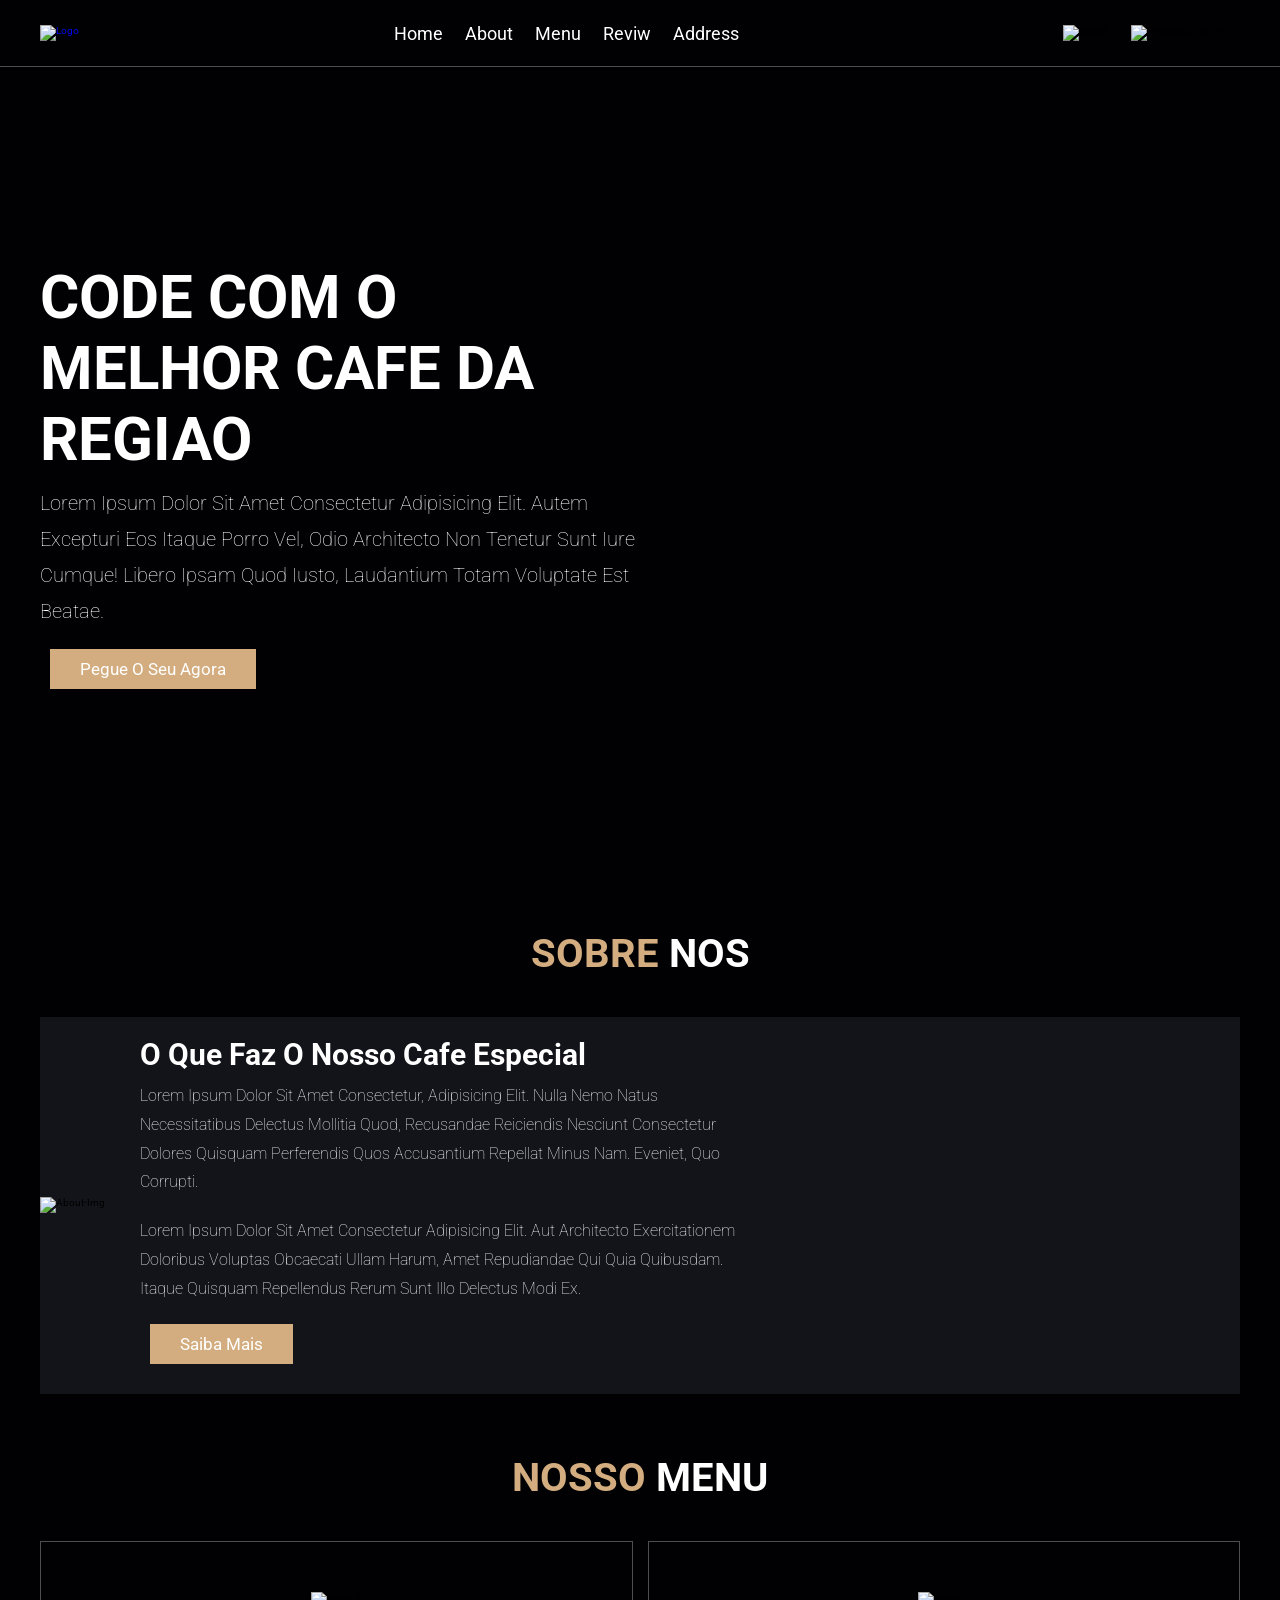
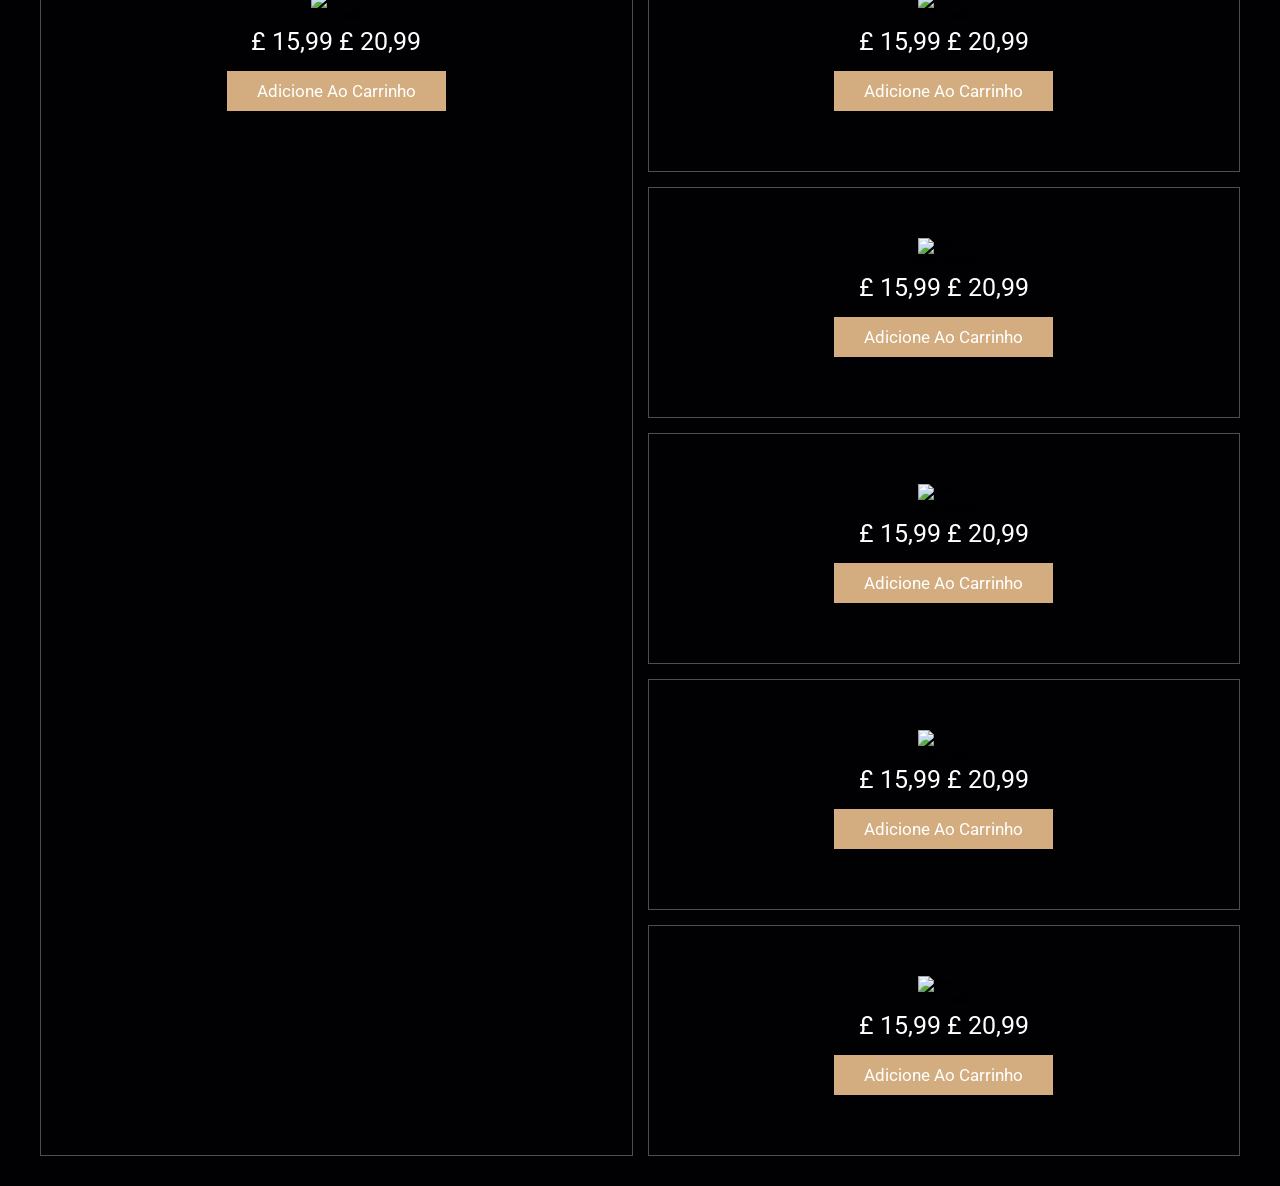
==== index.html @ edc1748c "Update I created the code of project" ====
<!DOCTYPE html>
<html lang="en">

<head>
    <meta charset="UTF-8">
    <meta name="viewport" content="width=device-width, initial-scale=1.0">
    <link rel="stylesheet" href="Style/style.css">
    <link rel="preconnect" href="https://fonts.googleapis.com">
    <link rel="preconnect" href="https://fonts.gstatic.com" crossorigin>
    <link
        href="https://fonts.googleapis.com/css2?family=Montserrat:ital,wght@0,100..900;1,100..900&family=Roboto:ital,wght@0,100..900;1,100..900&display=swap"
        rel="stylesheet">
    <title>Coffee-Coworking</title>
</head>

<body>
    <header class="header">
        <section>
            <a href="#" class="logo">
                <img src="https://i.ibb.co/yp84LgK/logo.png" alt="logo">
            </a>

            <nav class="navbar">
                <a href="#">Home</a>
                <a href="#about">About</a>
                <a href="#menu">Menu</a>
                <a href="#reviw">Reviw</a>
                <a href="#address">Address</a>
            </nav>

            <div class="icons">
                <img width="26" height="26" src="https://img.icons8.com/metro/26/search.png" alt="search" />
                <img width="24" height="24" src="https://img.icons8.com/material-outlined/24/shopping-cart--v1.png"
                    alt="shopping-cart--v1" />
            </div>
        </section>
    </header>
    <div class="home-container">
        <section id="#home">
            <div class="content">
                <h3>CODE COM O MELHOR CAFE DA REGIAO</h3>
                <P>Lorem ipsum dolor sit amet consectetur adipisicing elit. Autem excepturi eos itaque porro vel, odio architecto non tenetur sunt iure cumque! Libero ipsam quod iusto, laudantium totam voluptate est beatae.</P>
                <a href="#" class="btn">Pegue o seu agora</a>
            </div>
        </section>
    </div>

    <section class="about" id="about">
        <h2 class="title">Sobre <span>Nos</span></h2>
        <div class="row">
            <div class="container-imge">
                <img src="https://i.ibb.co/GRpcL8v/about-img.jpg" alt="about-img">
            </div>
            <div class="content">
             <h3>O que faz o nosso cafe especial</h3>
             <p>Lorem ipsum dolor sit amet consectetur, adipisicing elit. Nulla nemo natus necessitatibus delectus mollitia quod, recusandae reiciendis nesciunt consectetur dolores quisquam perferendis quos accusantium repellat minus nam. Eveniet, quo corrupti.</p>
             <p>Lorem ipsum dolor sit amet consectetur adipisicing elit. Aut architecto exercitationem doloribus voluptas obcaecati ullam harum, amet repudiandae qui quia quibusdam. Itaque quisquam repellendus rerum sunt illo delectus modi ex.</p>
             <a href="#" class="btn">Saiba mais</a>
            </div>
        </div>
    </section>

    <section class="menu" id="menu">
      <h2 class="title">NOSSO <span>Menu</span></h2>

    
    <div class="box-container">
        <div class="box">
            <img src="https://i.ibb.co/XkGk0YY/menu-1.png" alt="menu-1">
            <h3>Cafe coado</h3>
            <div class="price">£ 15,99 <span></span>£ 20,99</div>
            <a href="#" class="btn">Adicione ao carrinho</a>
        </div>

        <div class="box-container">
        <div class="box">
            <img src="https://i.ibb.co/4PvZRWh/menu-2.png" alt="menu-2">
            <h3>Cafe coado</h3>
            <div class="price">£ 15,99 <span></span>£ 20,99</div>
            <a href="#" class="btn">Adicione ao carrinho</a>
        </div>

        <div class="box-container">
        <div class="box">
            <img src="https://i.ibb.co/T1KGT8s/menu-3.png" alt="menu-3">
            <h3>Cafe coado</h3>
            <div class="price">£ 15,99 <span></span>£ 20,99</div>
            <a href="#" class="btn">Adicione ao carrinho</a>
        </div>

        <div class="box-container">
        <div class="box">
           <img src="https://i.ibb.co/bP461r8/menu-4.png" alt="menu-4">
            <h3>Cafe coado</h3>
            <div class="price">£ 15,99 <span></span>£ 20,99</div>
            <a href="#" class="btn">Adicione ao carrinho</a>
        </div>

        <div class="box-container">
        <div class="box">
            <img src="https://i.ibb.co/6NxVCdw/menu-5.png" alt="menu-5">
            <h3>Cafe coado</h3>
            <div class="price">£ 15,99 <span></span>£ 20,99</div>
            <a href="#" class="btn">Adicione ao carrinho</a>
        </div>

        <div class="box-container">
        <div class="box">
            <img src="https://i.ibb.co/tb0H4tV/menu-6.png" alt="menu-6">
            <h3>Cafe coado</h3>
            <div class="price">£ 15,99 <span></span>£ 20,99</div>
            <a href="#" class="btn">Adicione ao carrinho</a>
        </div>
        </div>

        
    </section>

</body>

</html>
---- Style/style.css ----
:root {
    --main-color: #d3ad7f;
    --black: #13131a;
    --bg: #010103;
    --border: 0.1rem solid rgba(255, 255, 255, 0.3);
    font-size: 10px;
}

* {
    margin: 0;
    padding: 0;
    outline: none;
    border: none;
    text-decoration: none;
    text-transform: capitalize;
    transition: 0.2s linear;
    font-family: "Roboto", sans-serif;
}

body {
    background-color: var(--bg);
}

section {
    padding: 3rem 2rem;
    margin: 0 auto;
    max-width: 1200px;
}

.header {
    position: fixed;
    top: 0;
    left: 0;
    right: 0;
    z-index: 99;
    border-bottom: var(--border);
    background-color: var(--bg);
}

.header section {
    display: flex;
    align-items: center;
    justify-content: space-between;
    padding-top: 1.5rem;
    padding-bottom: 1.5rem;
}

.navbar a {
    margin: 0 1rem;
    font-size: 1.8rem;
    color: #fff;
}

.navbar a:hover {
    color: var(--main-color);
    border-bottom: 0.1 rem solid var(--main-color);
    padding-bottom: 0.5rem;
    font-size: 2rem;
}

.icons img {
    margin: 1rem;
    cursor: pointer;
}

.icons img:hover {
    width: 40px;
    height: 40px;
}

.btn {
    background: var(--main-color);
    color: #fff;
    padding: 1rem 3rem;
    font-size: 1.7rem;
    cursor: pointer;
    margin: 1rem;
    display: inline-block;
}

.btn:hover {
    letter-spacing: 0.1rem;
}

.home-container {
    background: url("https://i.ibb.co/KX8pvpC/home-img.jpg");
    height: 100vh;
    background-position: center;
    background-size: cover;
}

.home-container section {
    display: flex;
    align-items: center;
    min-height: 100vh;
}

.content {
    max-width: 60rem;
}

.content h3 {
    color: #fff;
    font-size: 6rem;
}

.content p {
    color: #fff;
    font-size: 2rem;
    font-weight: 100;
    line-height: 1.8;
    padding: 1rem 0;
}

.title {
    font-size: 4rem;
    color: var(--main-color);
    text-align: center;
    text-transform: uppercase;
    margin-bottom: 4rem;
}

.title span {
   color: #fff;
   text-transform: uppercase;
}

.about .row {
    display: flex;
    align-items: center;
    background-color: var(--black);
    gap: 1.5rem;
}

.about .row .content {
    padding: 2rem;
}

.about .row .content h3 {
   font-size: 3rem;
   color: #fff;
}

.about .row .content p {
    font-size: 1.6rem;
    color: #fff;
    padding: 1rem 0;
    line-height: 1.8;
}

.menu .box-container {
    display: grid;
    grid-template-columns: repeat(auto-fit, minmax(30rem, 1fr));
    gap: 1.5rem;
}

.menu .box-container .box {
    text-align: center;
    border: var(--border);
    padding: 5rem;
}

.menu .box-container .box .img {
    height: 10rem;
}

.menu .box-container .box .h3 {
    color: #fff;
    font-size: 1rem 0;
    padding: 1rem 0;
}

.menu .box-container .box .price {
    color: #fff;
    font-size: 2.5rem;
    padding: 0.5rem 0;
}

.menu .box-container .box .price span {
    font-size: 1.5rem;
    text-decoration: line-through;
    font-weight: lighter;

}
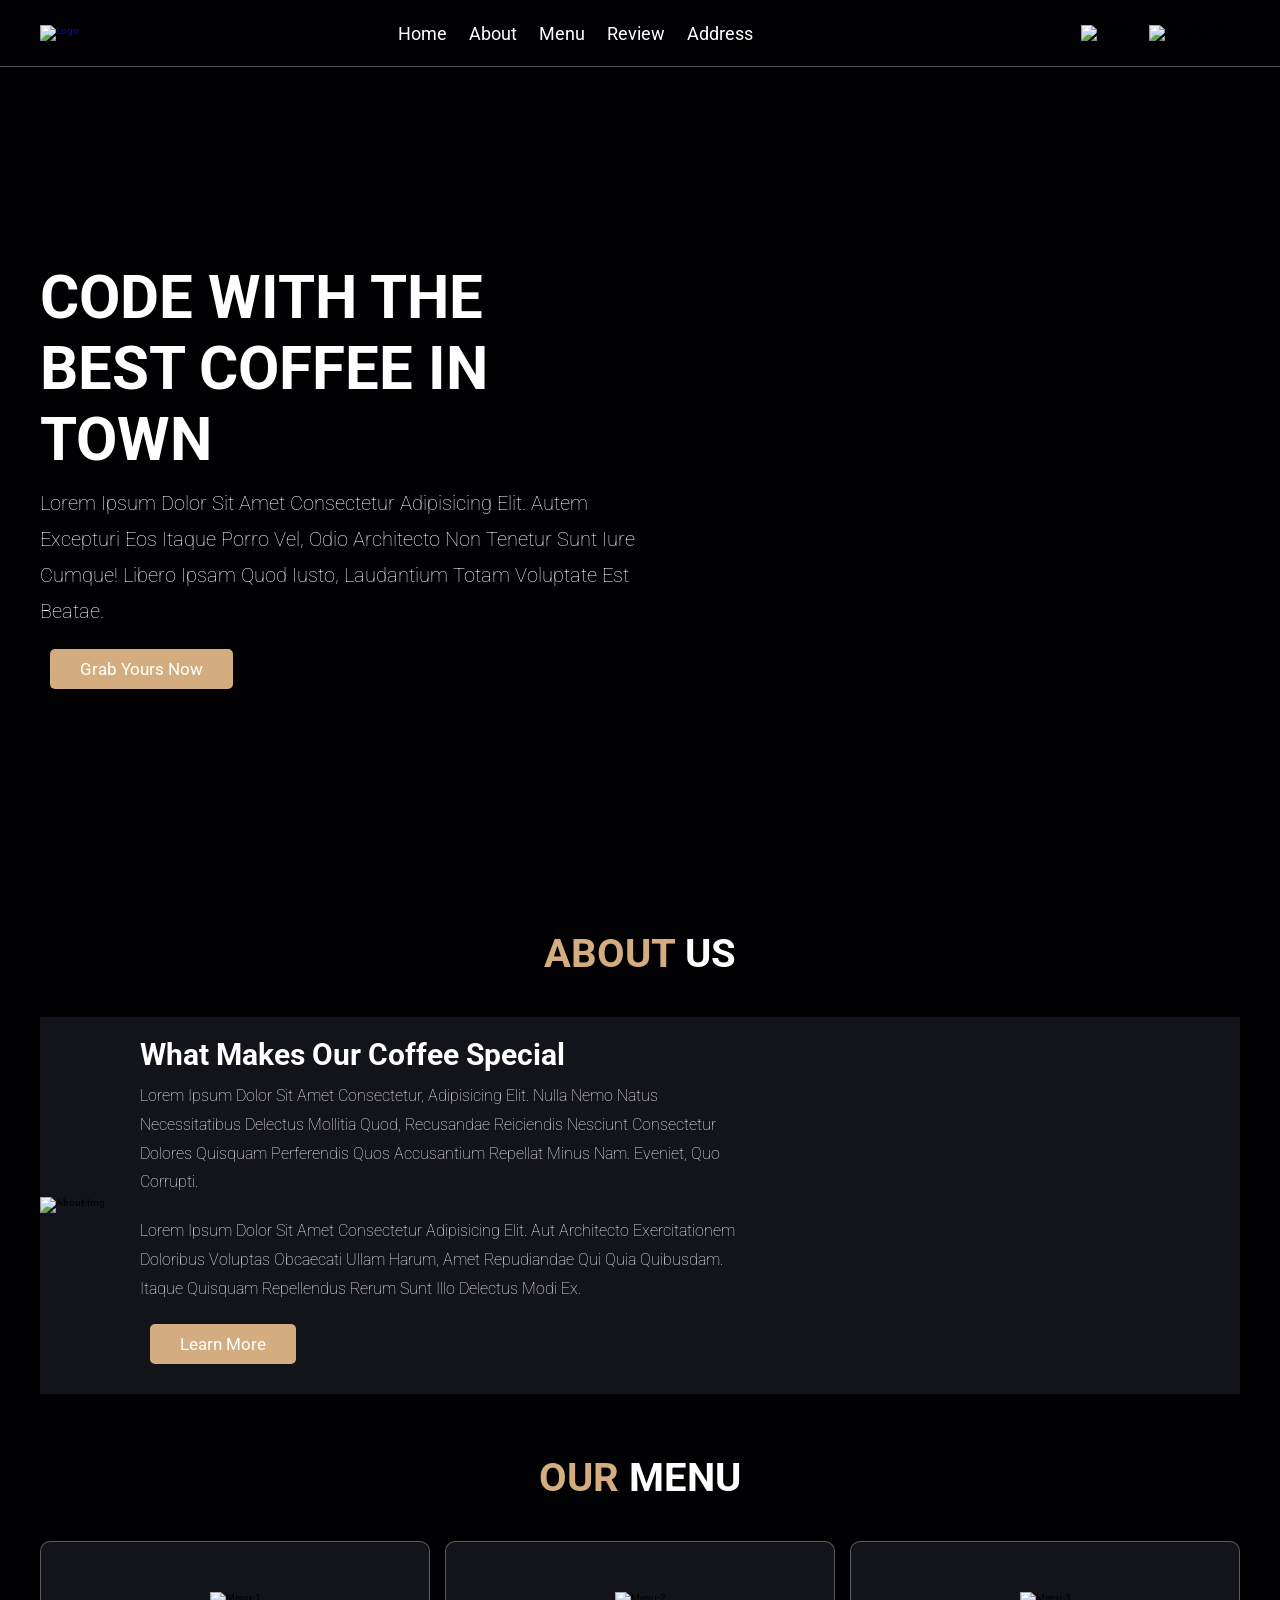
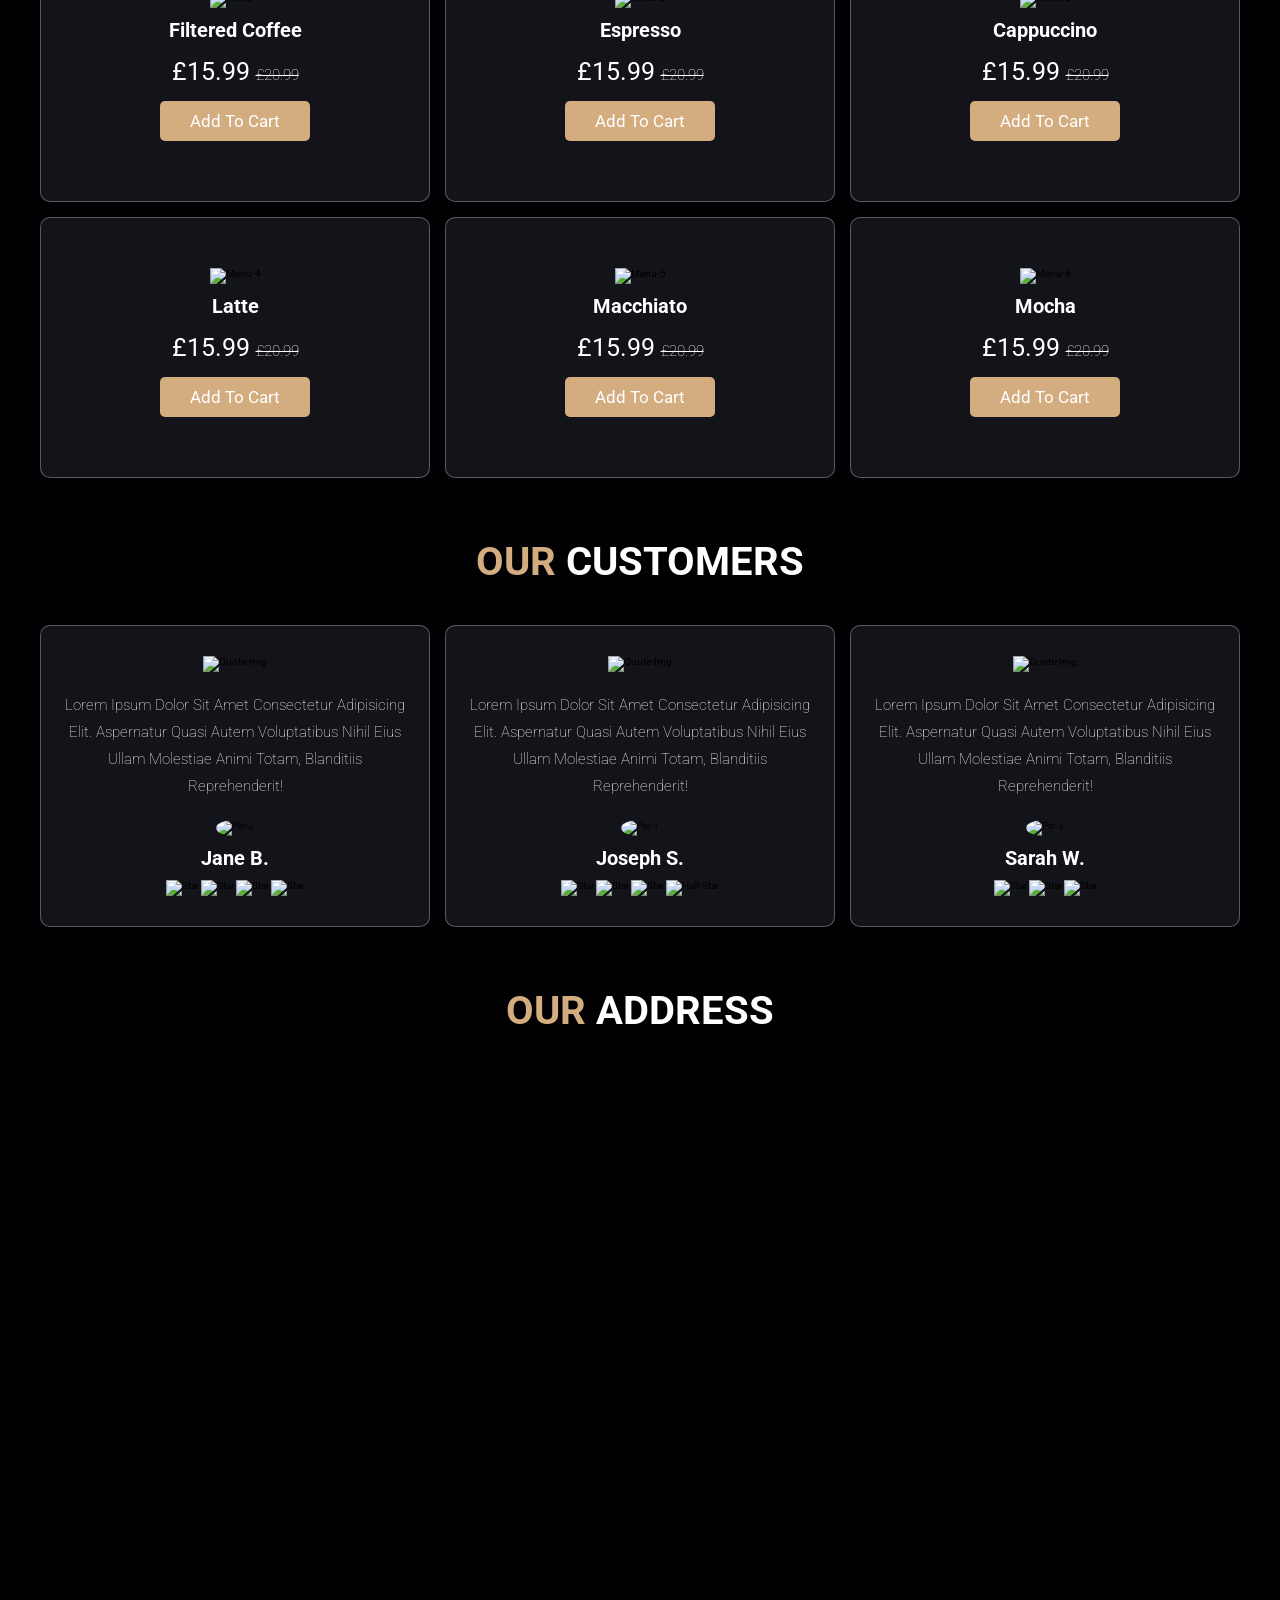
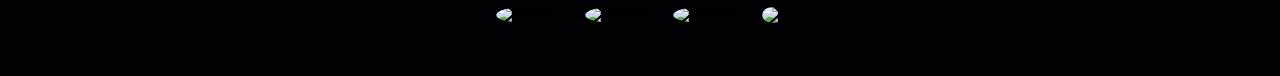
==== commit 7cb0313a: "Enhance site with responsive design, mobile menu, translations, and README - Translated site content" ====
--- a/index.html
+++ b/index.html
@@ -20,102 +20,178 @@
                 <img src="https://i.ibb.co/yp84LgK/logo.png" alt="logo">
             </a>
 
-            <nav class="navbar">
+            <!-- Menu de navegação -->
+            <nav class="navbar" id="navbar">
                 <a href="#">Home</a>
                 <a href="#about">About</a>
                 <a href="#menu">Menu</a>
-                <a href="#reviw">Reviw</a>
+                <a href="#review">Review</a>
                 <a href="#address">Address</a>
             </nav>
 
             <div class="icons">
-                <img width="26" height="26" src="https://img.icons8.com/metro/26/search.png" alt="search" />
-                <img width="24" height="24" src="https://img.icons8.com/material-outlined/24/shopping-cart--v1.png"
-                    alt="shopping-cart--v1" />
+                <img width="30" height="30" src="https://img.icons8.com/ios-filled/50/ffffff/search.png" alt="search" />
+                <img width="30" height="30" src="https://img.icons8.com/ios-filled/50/ffffff/shopping-cart.png"
+                    alt="shopping-cart" />
+            </div>
+
+            <!-- Botão Hamburguer com animação -->
+            <div id="menu-btn" class="menu-btn">
+                <span></span>
+                <span></span>
+                <span></span>
             </div>
         </section>
     </header>
+
     <div class="home-container">
-        <section id="#home">
+        <section id="home">
             <div class="content">
-                <h3>CODE COM O MELHOR CAFE DA REGIAO</h3>
-                <P>Lorem ipsum dolor sit amet consectetur adipisicing elit. Autem excepturi eos itaque porro vel, odio architecto non tenetur sunt iure cumque! Libero ipsam quod iusto, laudantium totam voluptate est beatae.</P>
-                <a href="#" class="btn">Pegue o seu agora</a>
+                <h3>CODE WITH THE BEST COFFEE IN TOWN</h3>
+                <p>Lorem ipsum dolor sit amet consectetur adipisicing elit. Autem excepturi eos itaque porro vel, odio
+                    architecto non tenetur sunt iure cumque! Libero ipsam quod iusto, laudantium totam voluptate est
+                    beatae.</p>
+                <a href="#" class="btn">Grab Yours Now</a>
             </div>
         </section>
     </div>
 
     <section class="about" id="about">
-        <h2 class="title">Sobre <span>Nos</span></h2>
+        <h2 class="title">About <span>Us</span></h2>
         <div class="row">
             <div class="container-imge">
                 <img src="https://i.ibb.co/GRpcL8v/about-img.jpg" alt="about-img">
             </div>
             <div class="content">
-             <h3>O que faz o nosso cafe especial</h3>
-             <p>Lorem ipsum dolor sit amet consectetur, adipisicing elit. Nulla nemo natus necessitatibus delectus mollitia quod, recusandae reiciendis nesciunt consectetur dolores quisquam perferendis quos accusantium repellat minus nam. Eveniet, quo corrupti.</p>
-             <p>Lorem ipsum dolor sit amet consectetur adipisicing elit. Aut architecto exercitationem doloribus voluptas obcaecati ullam harum, amet repudiandae qui quia quibusdam. Itaque quisquam repellendus rerum sunt illo delectus modi ex.</p>
-             <a href="#" class="btn">Saiba mais</a>
+                <h3>What Makes Our Coffee Special</h3>
+                <p>Lorem ipsum dolor sit amet consectetur, adipisicing elit. Nulla nemo natus necessitatibus delectus
+                    mollitia quod, recusandae reiciendis nesciunt consectetur dolores quisquam perferendis quos
+                    accusantium repellat minus nam. Eveniet, quo corrupti.</p>
+                <p>Lorem ipsum dolor sit amet consectetur adipisicing elit. Aut architecto exercitationem doloribus
+                    voluptas obcaecati ullam harum, amet repudiandae qui quia quibusdam. Itaque quisquam repellendus
+                    rerum sunt illo delectus modi ex.</p>
+                <a href="#" class="btn">Learn More</a>
             </div>
         </div>
     </section>
 
     <section class="menu" id="menu">
-      <h2 class="title">NOSSO <span>Menu</span></h2>
-
-    
-    <div class="box-container">
-        <div class="box">
-            <img src="https://i.ibb.co/XkGk0YY/menu-1.png" alt="menu-1">
-            <h3>Cafe coado</h3>
-            <div class="price">£ 15,99 <span></span>£ 20,99</div>
-            <a href="#" class="btn">Adicione ao carrinho</a>
-        </div>
+        <h2 class="title">Our <span>Menu</span></h2>
 
         <div class="box-container">
-        <div class="box">
-            <img src="https://i.ibb.co/4PvZRWh/menu-2.png" alt="menu-2">
-            <h3>Cafe coado</h3>
-            <div class="price">£ 15,99 <span></span>£ 20,99</div>
-            <a href="#" class="btn">Adicione ao carrinho</a>
+            <div class="box">
+                <img src="https://i.ibb.co/XkGk0YY/menu-1.png" alt="menu-1">
+                <h3>Filtered Coffee</h3>
+                <div class="price">£15.99 <span>£20.99</span></div>
+                <a href="#" class="btn">Add to Cart</a>
+            </div>
+
+            <div class="box">
+                <img src="https://i.ibb.co/4PvZRWh/menu-2.png" alt="menu-2">
+                <h3>Espresso</h3>
+                <div class="price">£15.99 <span>£20.99</span></div>
+                <a href="#" class="btn">Add to Cart</a>
+            </div>
+
+            <div class="box">
+                <img src="https://i.ibb.co/T1KGT8s/menu-3.png" alt="menu-3">
+                <h3>Cappuccino</h3>
+                <div class="price">£15.99 <span>£20.99</span></div>
+                <a href="#" class="btn">Add to Cart</a>
+            </div>
+
+            <div class="box">
+                <img src="https://i.ibb.co/bP461r8/menu-4.png" alt="menu-4">
+                <h3>Latte</h3>
+                <div class="price">£15.99 <span>£20.99</span></div>
+                <a href="#" class="btn">Add to Cart</a>
+            </div>
+
+            <div class="box">
+                <img src="https://i.ibb.co/6NxVCdw/menu-5.png" alt="menu-5">
+                <h3>Macchiato</h3>
+                <div class="price">£15.99 <span>£20.99</span></div>
+                <a href="#" class="btn">Add to Cart</a>
+            </div>
+
+            <div class="box">
+                <img src="https://i.ibb.co/tb0H4tV/menu-6.png" alt="menu-6">
+                <h3>Mocha</h3>
+                <div class="price">£15.99 <span>£20.99</span></div>
+                <a href="#" class="btn">Add to Cart</a>
+            </div>
         </div>
+    </section>
+
+    <section class="review" id="review">
+        <h2 class="title">Our <span>Customers</span></h2>
 
         <div class="box-container">
-        <div class="box">
-            <img src="https://i.ibb.co/T1KGT8s/menu-3.png" alt="menu-3">
-            <h3>Cafe coado</h3>
-            <div class="price">£ 15,99 <span></span>£ 20,99</div>
-            <a href="#" class="btn">Adicione ao carrinho</a>
+            <div class="box">
+                <img src="https://i.ibb.co/8dT8L8V/quote-img.png" alt="quote-img">
+                <p>Lorem ipsum dolor sit amet consectetur adipisicing elit. Aspernatur quasi autem voluptatibus nihil
+                    eius ullam molestiae animi totam, blanditiis reprehenderit!</p>
+                <img class="users" src="https://i.ibb.co/4JLPK4b/pic-2.png" alt="pic-2">
+                <h3>Jane B.</h3>
+                <div class="stars">
+                    <img width="30" height="30" src="https://img.icons8.com/ios-filled/50/ffffff/star.png" alt="star" />
+                    <img width="30" height="30" src="https://img.icons8.com/ios-filled/50/ffffff/star.png" alt="star" />
+                    <img width="30" height="30" src="https://img.icons8.com/ios-filled/50/ffffff/star.png" alt="star" />
+                    <img width="30" height="30" src="https://img.icons8.com/ios-filled/50/ffffff/star.png" alt="star" />
+                </div>
+            </div>
+
+            <div class="box">
+                <img src="https://i.ibb.co/8dT8L8V/quote-img.png" alt="quote-img">
+                <p>Lorem ipsum dolor sit amet consectetur adipisicing elit. Aspernatur quasi autem voluptatibus nihil
+                    eius ullam molestiae animi totam, blanditiis reprehenderit!</p>
+                <img class="users" src="https://i.ibb.co/c23H6vN/pic-2.png" alt="pic-1">
+                <h3>Joseph S.</h3>
+                <div class="stars">
+                    <img width="30" height="30" src="https://img.icons8.com/ios-filled/50/ffffff/star.png" alt="star" />
+                    <img width="30" height="30" src="https://img.icons8.com/ios-filled/50/ffffff/star.png" alt="star" />
+                    <img width="30" height="30" src="https://img.icons8.com/ios-filled/50/ffffff/star.png" alt="star" />
+                    <img width="30" height="30" src="https://img.icons8.com/ios-filled/50/ffffff/star-half.png"
+                        alt="half-star" />
+                </div>
+            </div>
+
+            <div class="box">
+                <img src="https://i.ibb.co/8dT8L8V/quote-img.png" alt="quote-img">
+                <p>Lorem ipsum dolor sit amet consectetur adipisicing elit. Aspernatur quasi autem voluptatibus nihil
+                    eius ullam molestiae animi totam, blanditiis reprehenderit!</p>
+                <img class="users" src="https://i.ibb.co/3s9j3Y7/pic-3.png" alt="pic-3">
+                <h3>Sarah W.</h3>
+                <div class="stars">
+                    <img width="30" height="30" src="https://img.icons8.com/ios-filled/50/ffffff/star.png" alt="star" />
+                    <img width="30" height="30" src="https://img.icons8.com/ios-filled/50/ffffff/star.png" alt="star" />
+                    <img width="30" height="30" src="https://img.icons8.com/ios-filled/50/ffffff/star.png" alt="star" />
+                </div>
+            </div>
         </div>
-
-        <div class="box-container">
-        <div class="box">
-           <img src="https://i.ibb.co/bP461r8/menu-4.png" alt="menu-4">
-            <h3>Cafe coado</h3>
-            <div class="price">£ 15,99 <span></span>£ 20,99</div>
-            <a href="#" class="btn">Adicione ao carrinho</a>
-        </div>
-
-        <div class="box-container">
-        <div class="box">
-            <img src="https://i.ibb.co/6NxVCdw/menu-5.png" alt="menu-5">
-            <h3>Cafe coado</h3>
-            <div class="price">£ 15,99 <span></span>£ 20,99</div>
-            <a href="#" class="btn">Adicione ao carrinho</a>
-        </div>
-
-        <div class="box-container">
-        <div class="box">
-            <img src="https://i.ibb.co/tb0H4tV/menu-6.png" alt="menu-6">
-            <h3>Cafe coado</h3>
-            <div class="price">£ 15,99 <span></span>£ 20,99</div>
-            <a href="#" class="btn">Adicione ao carrinho</a>
-        </div>
-        </div>
-
-        
     </section>
 
+    <section class="address" id="address">
+        <h2 class="title">Our <span>Address</span></h2>
+        <iframe
+            src="https://www.google.com/maps/embed?pb=!1m16!1m12!1m3!1d39826.679546076804!2d-0.08184696212821492!3d51.39997745395415!2m3!1f0!2f0!3f0!3m2!1i1024!2i768!4f13.1!2m1!1sStarbucks!5e0!3m2!1sen!2suk!4v1761389216387!5m2!1sen!2suk"
+            width="600" height="450" style="border:0;" allowfullscreen="" loading="lazy"
+            referrerpolicy="no-referrer-when-downgrade"></iframe>
+    </section>
+
+    <section class="footer">
+        <div class="share">
+            <img width="30" height="30" src="https://img.icons8.com/ios-filled/50/ffffff/instagram-new.png"
+                alt="instagram" />
+            <img width="30" height="30" src="https://img.icons8.com/ios-filled/50/ffffff/facebook-new.png"
+                alt="facebook" />
+            <img width="30" height="30" src="https://img.icons8.com/ios-filled/50/ffffff/whatsapp.png" alt="whatsapp" />
+            <img width="30" height="30" src="https://img.icons8.com/ios-filled/50/ffffff/twitterx.png" alt="x" />
+        </div>
+    </section>
+
+    <script src="Script/script.js"></script>
 </body>
 
-</html>+</html>
+
--- a/Style/style.css
+++ b/Style/style.css
@@ -27,6 +27,7 @@
     max-width: 1200px;
 }
 
+/* ===== HEADER ===== */
 .header {
     position: fixed;
     top: 0;
@@ -53,7 +54,7 @@
 
 .navbar a:hover {
     color: var(--main-color);
-    border-bottom: 0.1 rem solid var(--main-color);
+    border-bottom: 0.1rem solid var(--main-color);
     padding-bottom: 0.5rem;
     font-size: 2rem;
 }
@@ -66,6 +67,37 @@
 .icons img:hover {
     width: 40px;
     height: 40px;
+}
+
+/* ===== HOME ===== */
+.home-container {
+    background: url("https://i.ibb.co/KX8pvpC/home-img.jpg");
+    height: 100vh;
+    background-position: center;
+    background-size: cover;
+}
+
+.home-container section {
+    display: flex;
+    align-items: center;
+    min-height: 100vh;
+}
+
+.content {
+    max-width: 60rem;
+}
+
+.content h3 {
+    color: #fff;
+    font-size: 6rem;
+}
+
+.content p {
+    color: #fff;
+    font-size: 2rem;
+    font-weight: 100;
+    line-height: 1.8;
+    padding: 1rem 0;
 }
 
 .btn {
@@ -76,42 +108,14 @@
     cursor: pointer;
     margin: 1rem;
     display: inline-block;
+    border-radius: 0.5rem;
 }
 
 .btn:hover {
     letter-spacing: 0.1rem;
 }
 
-.home-container {
-    background: url("https://i.ibb.co/KX8pvpC/home-img.jpg");
-    height: 100vh;
-    background-position: center;
-    background-size: cover;
-}
-
-.home-container section {
-    display: flex;
-    align-items: center;
-    min-height: 100vh;
-}
-
-.content {
-    max-width: 60rem;
-}
-
-.content h3 {
-    color: #fff;
-    font-size: 6rem;
-}
-
-.content p {
-    color: #fff;
-    font-size: 2rem;
-    font-weight: 100;
-    line-height: 1.8;
-    padding: 1rem 0;
-}
-
+/* ===== TITLES ===== */
 .title {
     font-size: 4rem;
     color: var(--main-color);
@@ -121,10 +125,11 @@
 }
 
 .title span {
-   color: #fff;
-   text-transform: uppercase;
-}
-
+    color: #fff;
+    text-transform: uppercase;
+}
+
+/* ===== ABOUT ===== */
 .about .row {
     display: flex;
     align-items: center;
@@ -137,8 +142,8 @@
 }
 
 .about .row .content h3 {
-   font-size: 3rem;
-   color: #fff;
+    font-size: 3rem;
+    color: #fff;
 }
 
 .about .row .content p {
@@ -148,7 +153,8 @@
     line-height: 1.8;
 }
 
-.menu .box-container {
+/* ===== MENU ===== */
+.box-container {
     display: grid;
     grid-template-columns: repeat(auto-fit, minmax(30rem, 1fr));
     gap: 1.5rem;
@@ -158,15 +164,17 @@
     text-align: center;
     border: var(--border);
     padding: 5rem;
-}
-
-.menu .box-container .box .img {
+    background-color: var(--black);
+    border-radius: 1rem;
+}
+
+.menu .box-container .box img {
     height: 10rem;
 }
 
-.menu .box-container .box .h3 {
-    color: #fff;
-    font-size: 1rem 0;
+.menu .box-container .box h3 {
+    color: #fff;
+    font-size: 2rem;
     padding: 1rem 0;
 }
 
@@ -180,8 +188,169 @@
     font-size: 1.5rem;
     text-decoration: line-through;
     font-weight: lighter;
-
-}
-
-
-
+}
+
+.menu .box-container .box:hover {
+    background-color: #fff;
+}
+
+.menu .box-container .box:hover>* {
+    color: var(--black);
+}
+
+/* ===== REVIEW ===== */
+.review .box-container .box {
+    border: var(--border);
+    text-align: center;
+    padding: 3rem 2rem;
+    background-color: var(--black);
+    border-radius: 1rem;
+}
+
+.review .box-container .box p {
+    font-size: 1.5rem;
+    color: #fff;
+    padding: 2rem 0;
+    line-height: 1.8;
+    font-weight: lighter;
+}
+
+.review .box-container .box h3 {
+    color: #fff;
+    font-size: 2rem;
+    margin: 1rem 0;
+}
+
+.review .box-container .box .users {
+    height: 7rem;
+    width: 7rem;
+    border-radius: 50%;
+}
+
+/* ===== ADDRESS & FOOTER ===== */
+.address {
+    display: flex;
+    align-items: center;
+    flex-direction: column;
+}
+
+.footer {
+    text-align: center;
+}
+
+.footer .share {
+    padding: 1rem 0;
+}
+
+.footer .share img {
+    margin: 0.3rem;
+    cursor: pointer;
+    border-radius: 50%;
+    padding: 1rem;
+}
+
+.footer .share img:hover {
+    background-color: var(--main-color);
+}
+
+/* ===== MENU HAMBURGUER ===== */
+.menu-btn {
+    display: none;
+    cursor: pointer;
+    position: relative;
+    width: 30px;
+    height: 22px;
+}
+
+.menu-btn span {
+    background: #fff;
+    display: block;
+    height: 3px;
+    width: 100%;
+    border-radius: 3px;
+    position: absolute;
+    left: 0;
+    transition: all 0.3s ease;
+}
+
+.menu-btn span:nth-child(1) {
+    top: 0;
+}
+
+.menu-btn span:nth-child(2) {
+    top: 9px;
+}
+
+.menu-btn span:nth-child(3) {
+    top: 18px;
+}
+
+/* Estado ativo -> transforma o menu em X */
+.menu-btn.active span:nth-child(1) {
+    transform: rotate(45deg);
+    top: 9px;
+}
+
+.menu-btn.active span:nth-child(2) {
+    opacity: 0;
+}
+
+.menu-btn.active span:nth-child(3) {
+    transform: rotate(-45deg);
+    top: 9px;
+}
+
+/* ===== RESPONSIVIDADE ===== */
+@media (max-width: 768px) {
+    .navbar {
+        position: absolute;
+        top: 100%;
+        right: -100%;
+        background-color: var(--bg);
+        width: 100%;
+        text-align: center;
+        transition: 0.3s ease;
+        flex-direction: column;
+        z-index: 90;
+    }
+
+    .navbar.active {
+        right: 0;
+    }
+
+    .navbar a {
+        display: block;
+        margin: 2rem 0;
+        font-size: 2rem;
+    }
+
+    .menu-btn {
+        display: inline-block;
+        z-index: 100;
+    }
+
+    .icons img {
+        width: 25px;
+        height: 25px;
+    }
+
+    .content h3 {
+        font-size: 4rem;
+    }
+
+    .content p {
+        font-size: 1.6rem;
+    }
+
+    section {
+        padding: 2rem 1rem;
+    }
+
+    .home-container {
+        height: 90vh;
+    }
+
+    .title {
+        font-size: 3rem;
+    }
+}
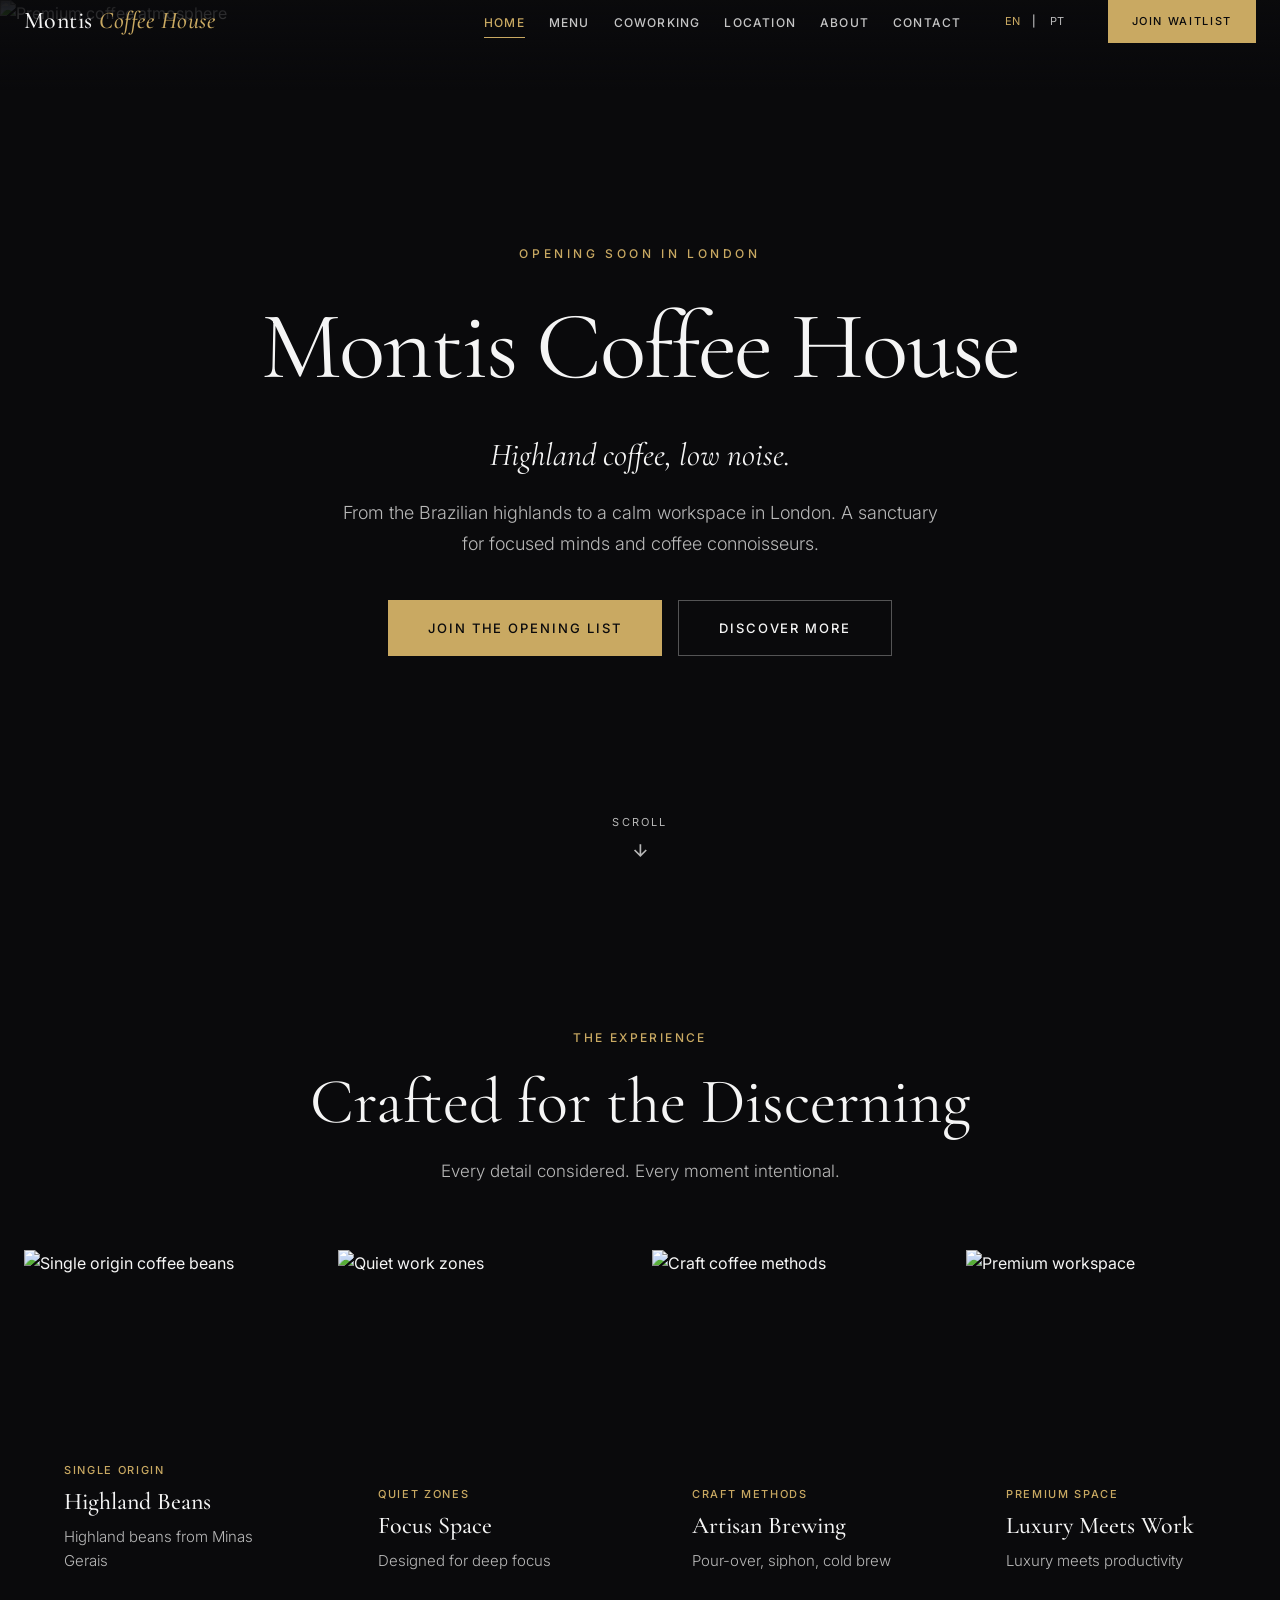
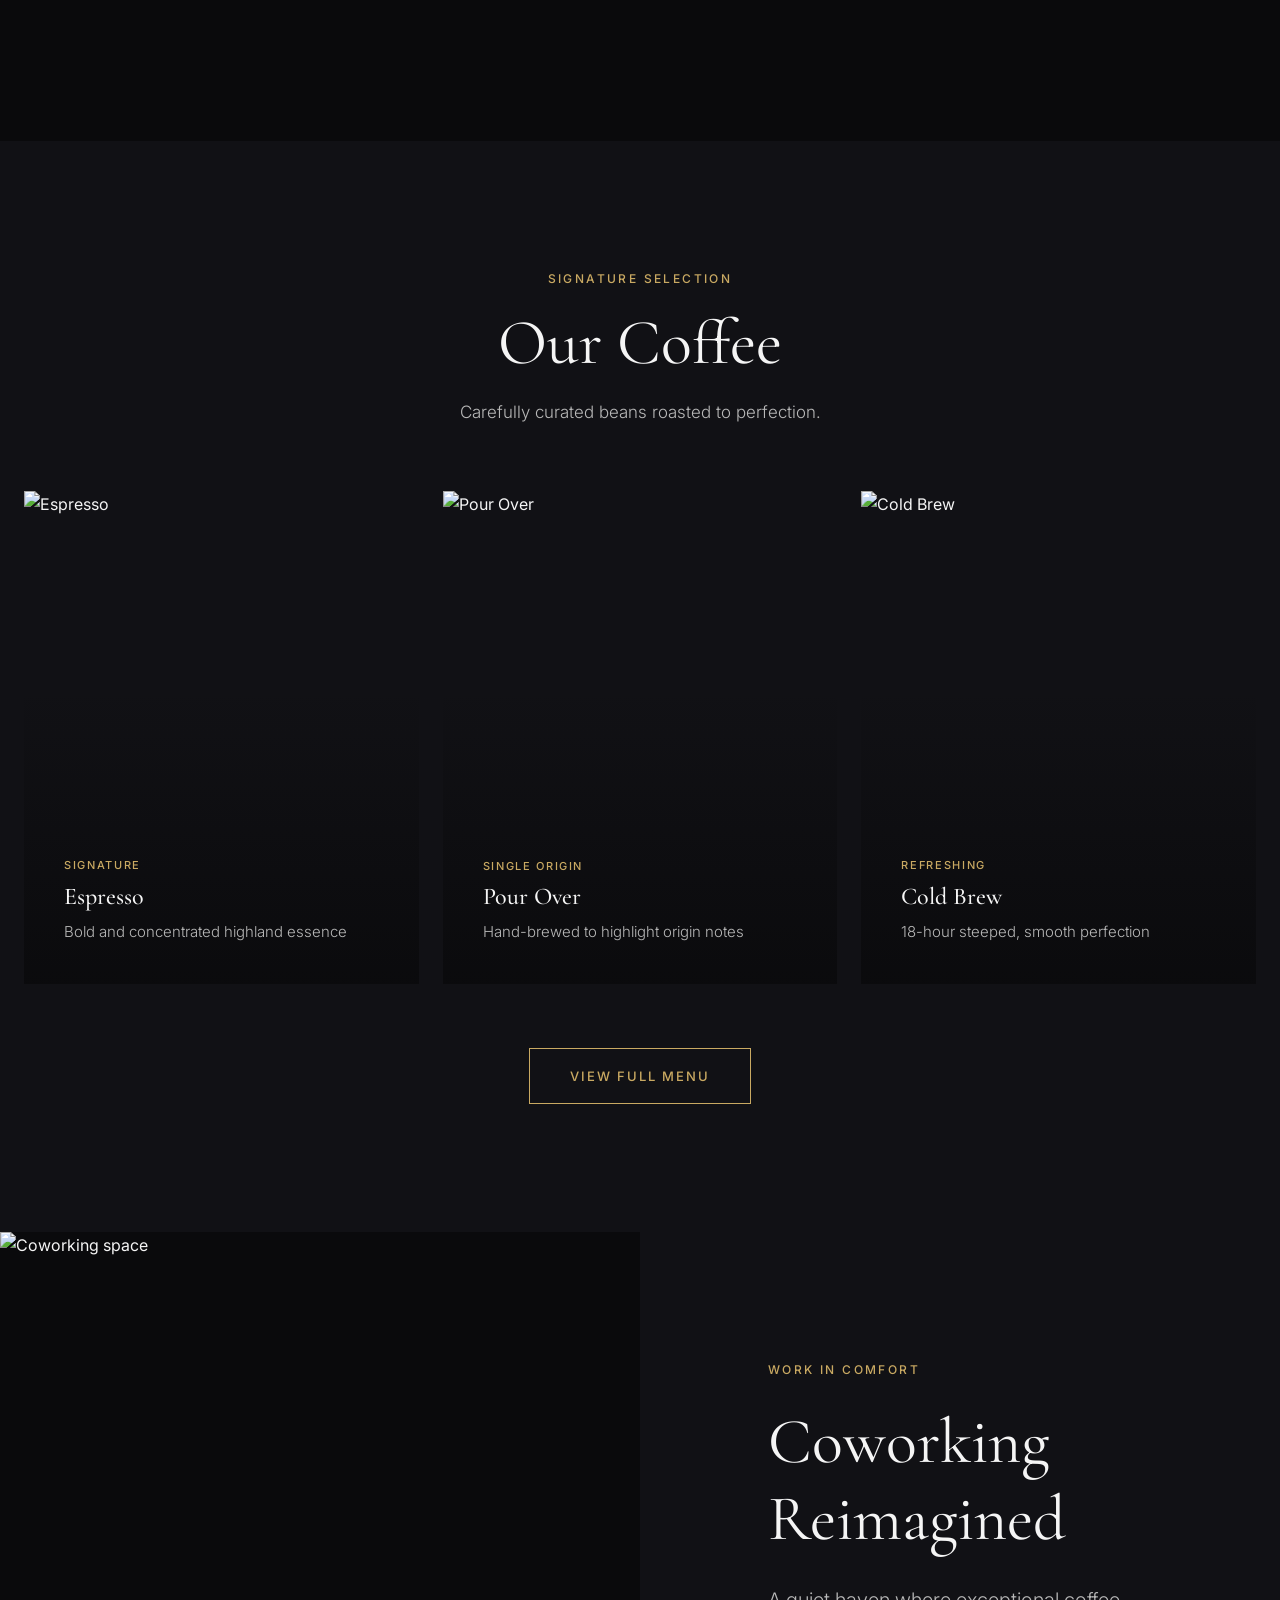
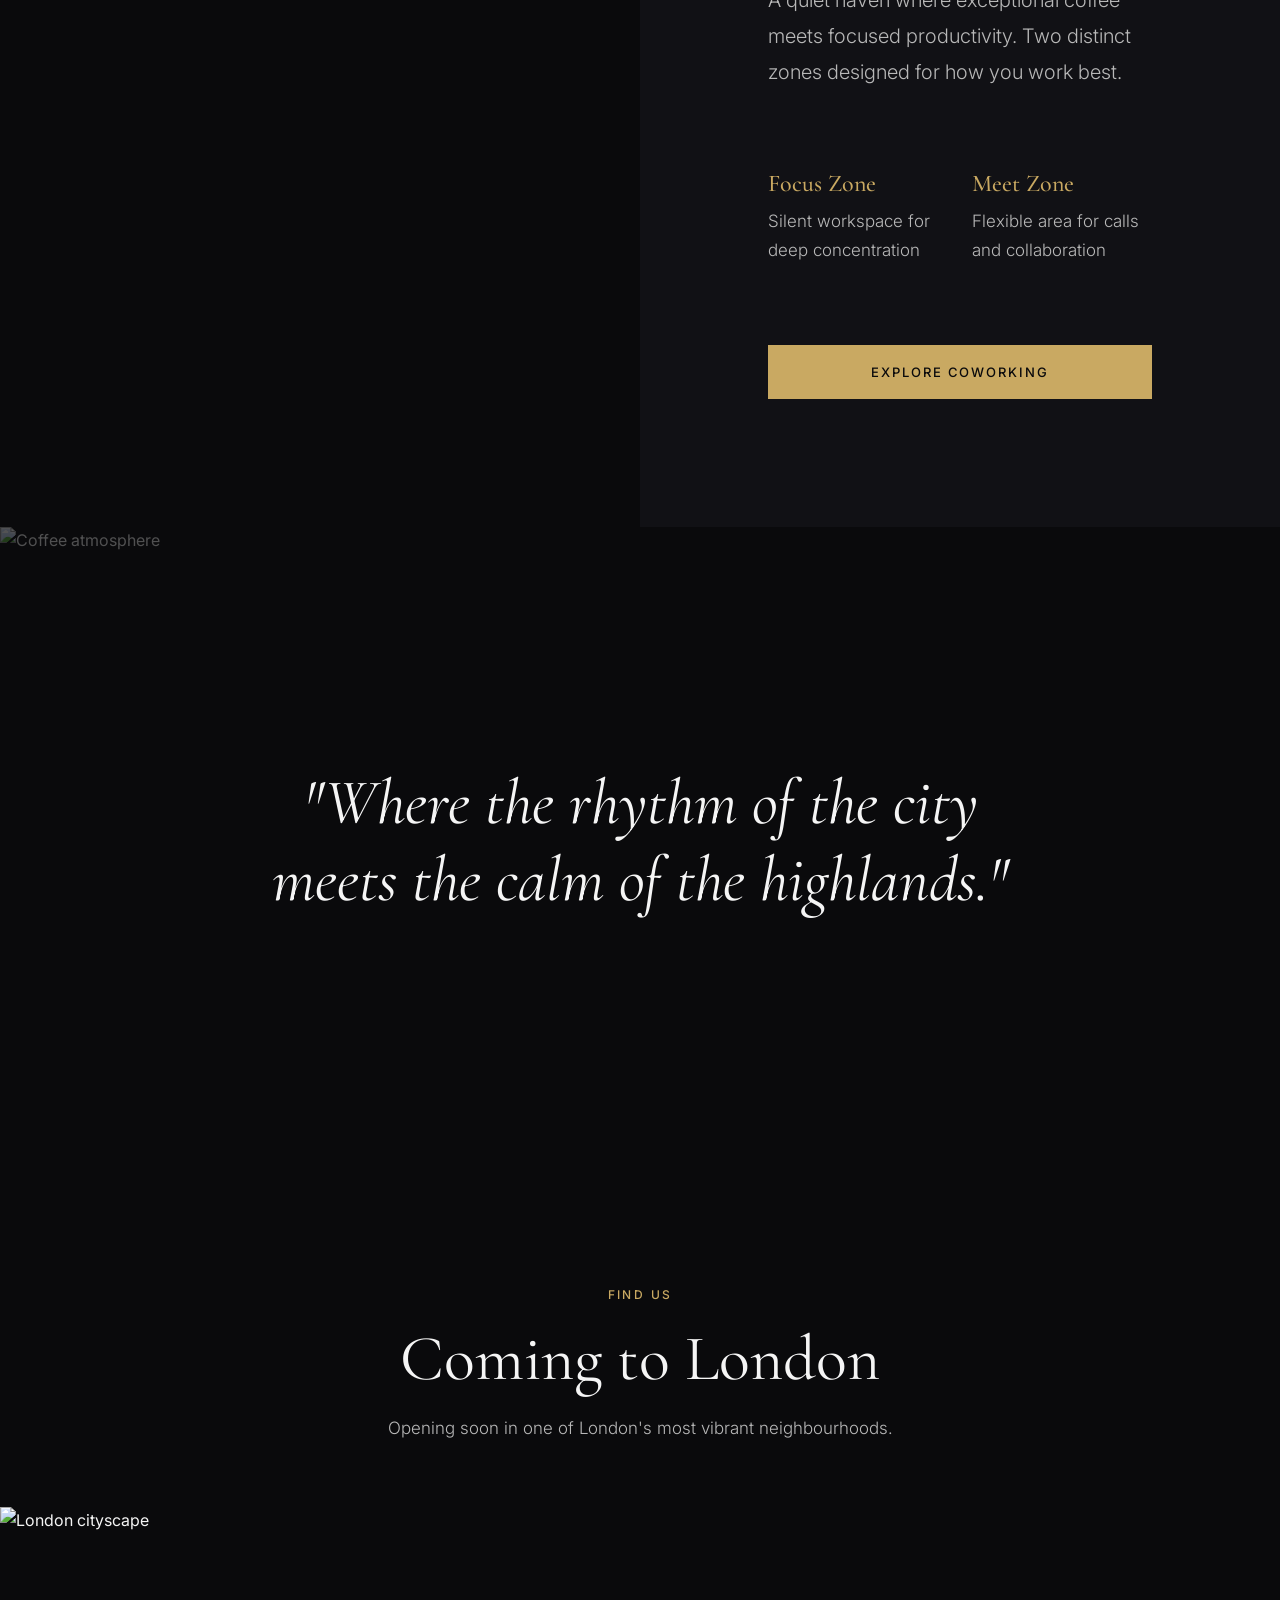
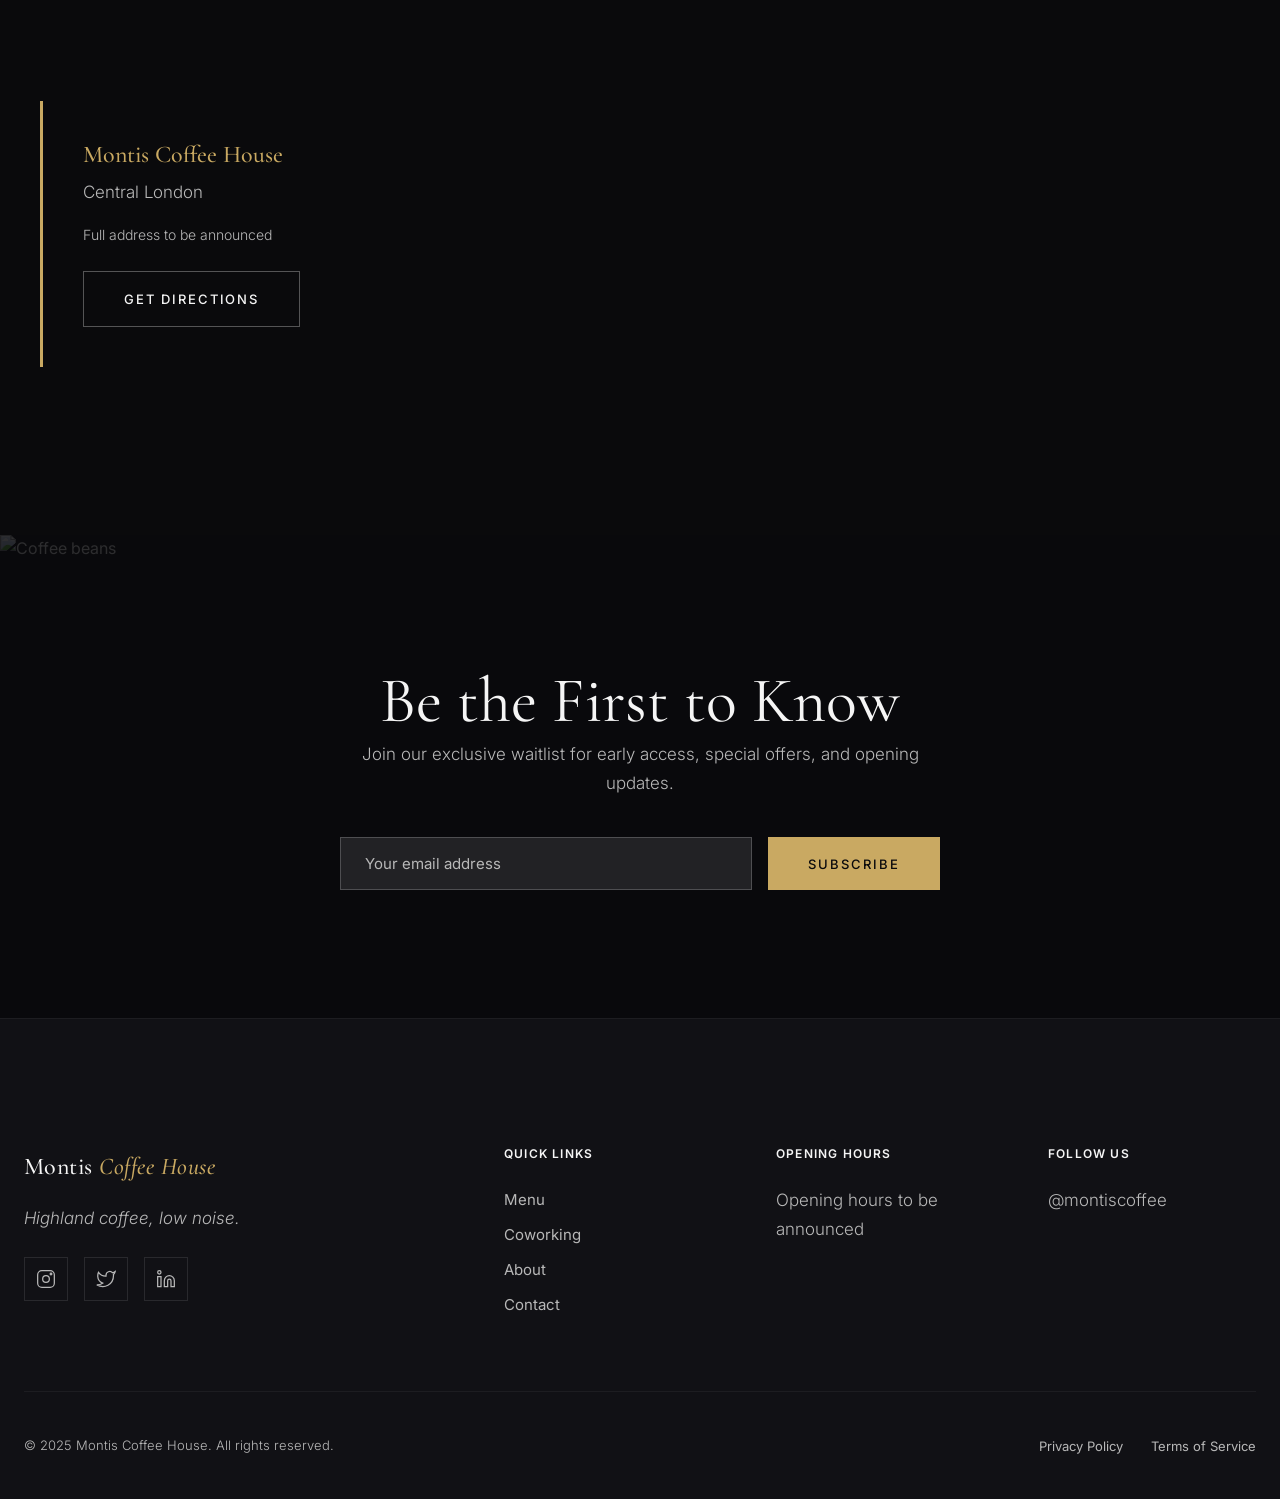
==== commit d38032b1: "git commit -m "feat: initial website structure and styling"" ====
--- a/index.html
+++ b/index.html
@@ -1,197 +1,328 @@
 <!DOCTYPE html>
-<html lang="en">
-
+<html lang="en-GB">
 <head>
-    <meta charset="UTF-8">
-    <meta name="viewport" content="width=device-width, initial-scale=1.0">
-    <link rel="stylesheet" href="Style/style.css">
-    <link rel="preconnect" href="https://fonts.googleapis.com">
-    <link rel="preconnect" href="https://fonts.gstatic.com" crossorigin>
-    <link
-        href="https://fonts.googleapis.com/css2?family=Montserrat:ital,wght@0,100..900;1,100..900&family=Roboto:ital,wght@0,100..900;1,100..900&display=swap"
-        rel="stylesheet">
-    <title>Coffee-Coworking</title>
+  <meta charset="UTF-8">
+  <meta name="viewport" content="width=device-width, initial-scale=1.0">
+  <meta name="description" content="Montis Coffee House - Highland coffee, low noise. A premium coffee house and coworking space opening soon in London.">
+  <title>Montis Coffee House | Highland Coffee, Low Noise</title>
+  <link rel="preconnect" href="https://fonts.googleapis.com">
+  <link rel="preconnect" href="https://fonts.gstatic.com" crossorigin>
+  <link href="https://fonts.googleapis.com/css2?family=Cormorant+Garamond:ital,wght@0,400;0,500;0,600;0,700;1,400;1,500&family=Inter:wght@300;400;500;600&display=swap" rel="stylesheet">
+  <link rel="stylesheet" href="Style/style.css">
 </head>
-
 <body>
-    <header class="header">
-        <section>
-            <a href="#" class="logo">
-                <img src="https://i.ibb.co/yp84LgK/logo.png" alt="logo">
+  <!-- ============================================
+       HEADER
+       ============================================ -->
+  <header class="header">
+    <div class="container">
+      <div class="header-inner">
+        <a href="index.html" class="logo">Montis <span>Coffee House</span></a>
+        
+        <button class="menu-toggle" aria-label="Toggle menu">
+          <span></span>
+          <span></span>
+          <span></span>
+        </button>
+        
+        <nav class="nav">
+          <ul class="nav-list">
+            <li><a href="index.html" class="nav-link active" data-i18n="navHome">Home</a></li>
+            <li><a href="pages/menu.html" class="nav-link" data-i18n="navMenu">Menu</a></li>
+            <li><a href="pages/coworking.html" class="nav-link" data-i18n="navCoworking">Coworking</a></li>
+            <li><a href="pages/location.html" class="nav-link" data-i18n="navLocation">Location</a></li>
+            <li><a href="pages/about.html" class="nav-link" data-i18n="navAbout">About</a></li>
+            <li><a href="pages/contact.html" class="nav-link" data-i18n="navContact">Contact</a></li>
+          </ul>
+          
+          <div class="lang-switch">
+            <button class="lang-btn active" data-lang="en">EN</button>
+            <span>|</span>
+            <button class="lang-btn" data-lang="pt">PT</button>
+          </div>
+          
+          <a href="#newsletter" class="btn btn-primary header-cta" data-i18n="headerCta">Join Waitlist</a>
+        </nav>
+      </div>
+    </div>
+  </header>
+
+  <!-- ============================================
+       HERO - FULLSCREEN WITH BACKGROUND IMAGE
+       ============================================ -->
+  <section class="hero">
+    <div class="hero-bg">
+      <img src="https://images.unsplash.com/photo-1495474472287-4d71bcdd2085?w=1920&q=80" alt="Premium coffee atmosphere">
+      <div class="hero-overlay"></div>
+    </div>
+    
+    <div class="hero-content fade-up">
+      <p class="hero-tagline" data-i18n="heroTagline">Opening Soon in London</p>
+      <h1>Montis Coffee House</h1>
+      <p class="hero-slogan" data-i18n="heroSlogan">Highland coffee, low noise.</p>
+      <p class="hero-description" data-i18n="heroDescription">From the Brazilian highlands to a calm workspace in London. A sanctuary for focused minds and coffee connoisseurs.</p>
+      <div class="hero-buttons">
+        <a href="#newsletter" class="btn btn-primary" data-i18n="heroBtnPrimary">Join the Opening List</a>
+        <a href="#experience" class="btn btn-outline" data-i18n="heroBtnSecondary">Discover More</a>
+      </div>
+    </div>
+    
+    <div class="hero-scroll">
+      <span data-i18n="heroScroll">Scroll</span>
+      <svg width="20" height="20" viewBox="0 0 24 24" fill="none" stroke="currentColor" stroke-width="2">
+        <path d="M12 5v14M5 12l7 7 7-7"/>
+      </svg>
+    </div>
+  </section>
+
+  <!-- ============================================
+       EXPERIENCE SECTION - IMAGE CARDS
+       ============================================ -->
+  <section class="section" id="experience">
+    <div class="container">
+      <div class="section-header fade-up">
+        <p class="tagline" data-i18n="expTagline">The Experience</p>
+        <h2 data-i18n="expTitle">Crafted for the Discerning</h2>
+        <p data-i18n="expDesc">Every detail considered. Every moment intentional.</p>
+      </div>
+      
+      <div class="image-grid image-grid-4 stagger">
+        <!-- Card 1 -->
+        <div class="image-card">
+          <img src="https://images.unsplash.com/photo-1447933601403-0c6688de566e?w=600&q=80" alt="Single origin coffee beans">
+          <div class="image-card-overlay">
+            <span class="image-card-tag" data-i18n="expCard1Title">Single Origin</span>
+            <h3>Highland Beans</h3>
+            <p data-i18n="expCard1Desc">Highland beans from Minas Gerais</p>
+          </div>
+        </div>
+        
+        <!-- Card 2 -->
+        <div class="image-card">
+          <img src="https://images.unsplash.com/photo-1497366216548-37526070297c?w=600&q=80" alt="Quiet work zones">
+          <div class="image-card-overlay">
+            <span class="image-card-tag" data-i18n="expCard2Title">Quiet Zones</span>
+            <h3>Focus Space</h3>
+            <p data-i18n="expCard2Desc">Designed for deep focus</p>
+          </div>
+        </div>
+        
+        <!-- Card 3 -->
+        <div class="image-card">
+          <img src="https://images.unsplash.com/photo-1511920170033-f8396924c348?w=600&q=80" alt="Craft coffee methods">
+          <div class="image-card-overlay">
+            <span class="image-card-tag" data-i18n="expCard3Title">Craft Methods</span>
+            <h3>Artisan Brewing</h3>
+            <p data-i18n="expCard3Desc">Pour-over, siphon, cold brew</p>
+          </div>
+        </div>
+        
+        <!-- Card 4 -->
+        <div class="image-card">
+          <img src="https://images.unsplash.com/photo-1521017432531-fbd92d768814?w=600&q=80" alt="Premium workspace">
+          <div class="image-card-overlay">
+            <span class="image-card-tag" data-i18n="expCard4Title">Premium Space</span>
+            <h3>Luxury Meets Work</h3>
+            <p data-i18n="expCard4Desc">Luxury meets productivity</p>
+          </div>
+        </div>
+      </div>
+    </div>
+  </section>
+
+  <!-- ============================================
+       SIGNATURE COFFEE SECTION
+       ============================================ -->
+  <section class="section section-dark">
+    <div class="container">
+      <div class="section-header fade-up">
+        <p class="tagline" data-i18n="sigTagline">Signature Selection</p>
+        <h2 data-i18n="sigTitle">Our Coffee</h2>
+        <p data-i18n="sigDesc">Carefully curated beans roasted to perfection.</p>
+      </div>
+      
+      <div class="image-grid image-grid-3 stagger">
+        <div class="image-card">
+          <img src="https://images.unsplash.com/photo-1514432324607-a09d9b4aefdd?w=600&q=80" alt="Espresso">
+          <div class="image-card-overlay">
+            <span class="image-card-tag">Signature</span>
+            <h3>Espresso</h3>
+            <p>Bold and concentrated highland essence</p>
+          </div>
+        </div>
+        
+        <div class="image-card">
+          <img src="https://images.unsplash.com/photo-1461023058943-07fcbe16d735?w=600&q=80" alt="Pour Over">
+          <div class="image-card-overlay">
+            <span class="image-card-tag">Single Origin</span>
+            <h3>Pour Over</h3>
+            <p>Hand-brewed to highlight origin notes</p>
+          </div>
+        </div>
+        
+        <div class="image-card">
+          <img src="https://images.unsplash.com/photo-1517701550927-30cf4ba1dba5?w=600&q=80" alt="Cold Brew">
+          <div class="image-card-overlay">
+            <span class="image-card-tag">Refreshing</span>
+            <h3>Cold Brew</h3>
+            <p>18-hour steeped, smooth perfection</p>
+          </div>
+        </div>
+      </div>
+      
+      <div style="text-align: center; margin-top: var(--space-xl);" class="fade-up">
+        <a href="pages/menu.html" class="btn btn-gold-outline" data-i18n="viewMenu">View Full Menu</a>
+      </div>
+    </div>
+  </section>
+
+  <!-- ============================================
+       COWORKING SECTION - SPLIT LAYOUT
+       ============================================ -->
+  <section class="split-section">
+    <div class="split-image slide-left">
+      <img src="https://images.unsplash.com/photo-1497366811353-6870744d04b2?w=1000&q=80" alt="Coworking space">
+    </div>
+    <div class="split-content slide-right">
+      <p class="tagline" data-i18n="coworkTagline">Work in Comfort</p>
+      <h2 data-i18n="coworkTitle">Coworking Reimagined</h2>
+      <p class="lead" data-i18n="coworkDesc">A quiet haven where exceptional coffee meets focused productivity. Two distinct zones designed for how you work best.</p>
+      
+      <div style="display: grid; grid-template-columns: 1fr 1fr; gap: var(--space-md); margin: var(--space-lg) 0;">
+        <div>
+          <h4 style="color: var(--color-gold); margin-bottom: var(--space-xs);" data-i18n="focusZone">Focus Zone</h4>
+          <p data-i18n="focusDesc">Silent workspace for deep concentration</p>
+        </div>
+        <div>
+          <h4 style="color: var(--color-gold); margin-bottom: var(--space-xs);" data-i18n="meetZone">Meet Zone</h4>
+          <p data-i18n="meetDesc">Flexible area for calls and collaboration</p>
+        </div>
+      </div>
+      
+      <a href="pages/coworking.html" class="btn btn-primary" data-i18n="coworkBtn">Explore Coworking</a>
+    </div>
+  </section>
+
+  <!-- ============================================
+       WIDE IMAGE QUOTE SECTION
+       ============================================ -->
+  <section class="wide-image-section">
+    <img src="https://images.unsplash.com/photo-1453614512568-c4024d13c247?w=1920&q=80" alt="Coffee atmosphere">
+    <div class="wide-image-overlay">
+      <div class="wide-image-content fade-up">
+        <h2 style="font-style: italic; font-weight: 400;">"Where the rhythm of the city meets the calm of the highlands."</h2>
+      </div>
+    </div>
+  </section>
+
+  <!-- ============================================
+       LOCATION SECTION
+       ============================================ -->
+  <section class="section location-section">
+    <div class="container">
+      <div class="section-header fade-up">
+        <p class="tagline" data-i18n="locTagline">Find Us</p>
+        <h2 data-i18n="locTitle">Coming to London</h2>
+        <p data-i18n="locDesc">Opening soon in one of London's most vibrant neighbourhoods.</p>
+      </div>
+    </div>
+    
+    <div class="location-image fade-up">
+      <img src="https://images.unsplash.com/photo-1513635269975-59663e0ac1ad?w=1920&q=80" alt="London cityscape">
+      <div class="location-card">
+        <h4 style="color: var(--color-gold); margin-bottom: var(--space-xs);">Montis Coffee House</h4>
+        <p>Central London</p>
+        <p style="font-size: 0.875rem; margin-top: var(--space-sm);">Full address to be announced</p>
+        <a href="pages/location.html" class="btn btn-outline" style="margin-top: var(--space-md);" data-i18n="locBtn">Get Directions</a>
+      </div>
+    </div>
+  </section>
+
+  <!-- ============================================
+       NEWSLETTER SECTION
+       ============================================ -->
+  <section class="newsletter-section" id="newsletter">
+    <div class="newsletter-bg">
+      <img src="https://images.unsplash.com/photo-1442512595331-e89e73853f31?w=1920&q=80" alt="Coffee beans">
+      <div class="newsletter-overlay"></div>
+    </div>
+    
+    <div class="container">
+      <div class="newsletter-content fade-up">
+        <h2 data-i18n="newsTitle">Be the First to Know</h2>
+        <p data-i18n="newsDesc">Join our exclusive waitlist for early access, special offers, and opening updates.</p>
+        
+        <form class="newsletter-form" id="newsletter-form">
+          <input type="email" placeholder="Your email address" data-i18n="newsPlaceholder" required>
+          <button type="submit" class="btn btn-primary" data-i18n="newsBtn">Subscribe</button>
+        </form>
+        
+        <p class="form-success" data-i18n="newsSuccess">Thank you! You're on the list.</p>
+      </div>
+    </div>
+  </section>
+
+  <!-- ============================================
+       FOOTER
+       ============================================ -->
+  <footer class="footer">
+    <div class="container">
+      <div class="footer-grid">
+        <div class="footer-brand">
+          <a href="index.html" class="logo">Montis <span>Coffee House</span></a>
+          <p data-i18n="footerSlogan">Highland coffee, low noise.</p>
+          <div class="social-links" style="margin-top: var(--space-md);">
+            <a href="#" class="social-link" aria-label="Instagram">
+              <svg width="20" height="20" viewBox="0 0 24 24" fill="none" stroke="currentColor" stroke-width="1.5">
+                <rect x="2" y="2" width="20" height="20" rx="5"/>
+                <circle cx="12" cy="12" r="4"/>
+                <circle cx="18" cy="6" r="1"/>
+              </svg>
             </a>
-
-            <!-- Menu de navegação -->
-            <nav class="navbar" id="navbar">
-                <a href="#">Home</a>
-                <a href="#about">About</a>
-                <a href="#menu">Menu</a>
-                <a href="#review">Review</a>
-                <a href="#address">Address</a>
-            </nav>
-
-            <div class="icons">
-                <img width="30" height="30" src="https://img.icons8.com/ios-filled/50/ffffff/search.png" alt="search" />
-                <img width="30" height="30" src="https://img.icons8.com/ios-filled/50/ffffff/shopping-cart.png"
-                    alt="shopping-cart" />
-            </div>
-
-            <!-- Botão Hamburguer com animação -->
-            <div id="menu-btn" class="menu-btn">
-                <span></span>
-                <span></span>
-                <span></span>
-            </div>
-        </section>
-    </header>
-
-    <div class="home-container">
-        <section id="home">
-            <div class="content">
-                <h3>CODE WITH THE BEST COFFEE IN TOWN</h3>
-                <p>Lorem ipsum dolor sit amet consectetur adipisicing elit. Autem excepturi eos itaque porro vel, odio
-                    architecto non tenetur sunt iure cumque! Libero ipsam quod iusto, laudantium totam voluptate est
-                    beatae.</p>
-                <a href="#" class="btn">Grab Yours Now</a>
-            </div>
-        </section>
-    </div>
-
-    <section class="about" id="about">
-        <h2 class="title">About <span>Us</span></h2>
-        <div class="row">
-            <div class="container-imge">
-                <img src="https://i.ibb.co/GRpcL8v/about-img.jpg" alt="about-img">
-            </div>
-            <div class="content">
-                <h3>What Makes Our Coffee Special</h3>
-                <p>Lorem ipsum dolor sit amet consectetur, adipisicing elit. Nulla nemo natus necessitatibus delectus
-                    mollitia quod, recusandae reiciendis nesciunt consectetur dolores quisquam perferendis quos
-                    accusantium repellat minus nam. Eveniet, quo corrupti.</p>
-                <p>Lorem ipsum dolor sit amet consectetur adipisicing elit. Aut architecto exercitationem doloribus
-                    voluptas obcaecati ullam harum, amet repudiandae qui quia quibusdam. Itaque quisquam repellendus
-                    rerum sunt illo delectus modi ex.</p>
-                <a href="#" class="btn">Learn More</a>
-            </div>
-        </div>
-    </section>
-
-    <section class="menu" id="menu">
-        <h2 class="title">Our <span>Menu</span></h2>
-
-        <div class="box-container">
-            <div class="box">
-                <img src="https://i.ibb.co/XkGk0YY/menu-1.png" alt="menu-1">
-                <h3>Filtered Coffee</h3>
-                <div class="price">£15.99 <span>£20.99</span></div>
-                <a href="#" class="btn">Add to Cart</a>
-            </div>
-
-            <div class="box">
-                <img src="https://i.ibb.co/4PvZRWh/menu-2.png" alt="menu-2">
-                <h3>Espresso</h3>
-                <div class="price">£15.99 <span>£20.99</span></div>
-                <a href="#" class="btn">Add to Cart</a>
-            </div>
-
-            <div class="box">
-                <img src="https://i.ibb.co/T1KGT8s/menu-3.png" alt="menu-3">
-                <h3>Cappuccino</h3>
-                <div class="price">£15.99 <span>£20.99</span></div>
-                <a href="#" class="btn">Add to Cart</a>
-            </div>
-
-            <div class="box">
-                <img src="https://i.ibb.co/bP461r8/menu-4.png" alt="menu-4">
-                <h3>Latte</h3>
-                <div class="price">£15.99 <span>£20.99</span></div>
-                <a href="#" class="btn">Add to Cart</a>
-            </div>
-
-            <div class="box">
-                <img src="https://i.ibb.co/6NxVCdw/menu-5.png" alt="menu-5">
-                <h3>Macchiato</h3>
-                <div class="price">£15.99 <span>£20.99</span></div>
-                <a href="#" class="btn">Add to Cart</a>
-            </div>
-
-            <div class="box">
-                <img src="https://i.ibb.co/tb0H4tV/menu-6.png" alt="menu-6">
-                <h3>Mocha</h3>
-                <div class="price">£15.99 <span>£20.99</span></div>
-                <a href="#" class="btn">Add to Cart</a>
-            </div>
-        </div>
-    </section>
-
-    <section class="review" id="review">
-        <h2 class="title">Our <span>Customers</span></h2>
-
-        <div class="box-container">
-            <div class="box">
-                <img src="https://i.ibb.co/8dT8L8V/quote-img.png" alt="quote-img">
-                <p>Lorem ipsum dolor sit amet consectetur adipisicing elit. Aspernatur quasi autem voluptatibus nihil
-                    eius ullam molestiae animi totam, blanditiis reprehenderit!</p>
-                <img class="users" src="https://i.ibb.co/4JLPK4b/pic-2.png" alt="pic-2">
-                <h3>Jane B.</h3>
-                <div class="stars">
-                    <img width="30" height="30" src="https://img.icons8.com/ios-filled/50/ffffff/star.png" alt="star" />
-                    <img width="30" height="30" src="https://img.icons8.com/ios-filled/50/ffffff/star.png" alt="star" />
-                    <img width="30" height="30" src="https://img.icons8.com/ios-filled/50/ffffff/star.png" alt="star" />
-                    <img width="30" height="30" src="https://img.icons8.com/ios-filled/50/ffffff/star.png" alt="star" />
-                </div>
-            </div>
-
-            <div class="box">
-                <img src="https://i.ibb.co/8dT8L8V/quote-img.png" alt="quote-img">
-                <p>Lorem ipsum dolor sit amet consectetur adipisicing elit. Aspernatur quasi autem voluptatibus nihil
-                    eius ullam molestiae animi totam, blanditiis reprehenderit!</p>
-                <img class="users" src="https://i.ibb.co/c23H6vN/pic-2.png" alt="pic-1">
-                <h3>Joseph S.</h3>
-                <div class="stars">
-                    <img width="30" height="30" src="https://img.icons8.com/ios-filled/50/ffffff/star.png" alt="star" />
-                    <img width="30" height="30" src="https://img.icons8.com/ios-filled/50/ffffff/star.png" alt="star" />
-                    <img width="30" height="30" src="https://img.icons8.com/ios-filled/50/ffffff/star.png" alt="star" />
-                    <img width="30" height="30" src="https://img.icons8.com/ios-filled/50/ffffff/star-half.png"
-                        alt="half-star" />
-                </div>
-            </div>
-
-            <div class="box">
-                <img src="https://i.ibb.co/8dT8L8V/quote-img.png" alt="quote-img">
-                <p>Lorem ipsum dolor sit amet consectetur adipisicing elit. Aspernatur quasi autem voluptatibus nihil
-                    eius ullam molestiae animi totam, blanditiis reprehenderit!</p>
-                <img class="users" src="https://i.ibb.co/3s9j3Y7/pic-3.png" alt="pic-3">
-                <h3>Sarah W.</h3>
-                <div class="stars">
-                    <img width="30" height="30" src="https://img.icons8.com/ios-filled/50/ffffff/star.png" alt="star" />
-                    <img width="30" height="30" src="https://img.icons8.com/ios-filled/50/ffffff/star.png" alt="star" />
-                    <img width="30" height="30" src="https://img.icons8.com/ios-filled/50/ffffff/star.png" alt="star" />
-                </div>
-            </div>
-        </div>
-    </section>
-
-    <section class="address" id="address">
-        <h2 class="title">Our <span>Address</span></h2>
-        <iframe
-            src="https://www.google.com/maps/embed?pb=!1m16!1m12!1m3!1d39826.679546076804!2d-0.08184696212821492!3d51.39997745395415!2m3!1f0!2f0!3f0!3m2!1i1024!2i768!4f13.1!2m1!1sStarbucks!5e0!3m2!1sen!2suk!4v1761389216387!5m2!1sen!2suk"
-            width="600" height="450" style="border:0;" allowfullscreen="" loading="lazy"
-            referrerpolicy="no-referrer-when-downgrade"></iframe>
-    </section>
-
-    <section class="footer">
-        <div class="share">
-            <img width="30" height="30" src="https://img.icons8.com/ios-filled/50/ffffff/instagram-new.png"
-                alt="instagram" />
-            <img width="30" height="30" src="https://img.icons8.com/ios-filled/50/ffffff/facebook-new.png"
-                alt="facebook" />
-            <img width="30" height="30" src="https://img.icons8.com/ios-filled/50/ffffff/whatsapp.png" alt="whatsapp" />
-            <img width="30" height="30" src="https://img.icons8.com/ios-filled/50/ffffff/twitterx.png" alt="x" />
-        </div>
-    </section>
-
-    <script src="Script/script.js"></script>
+            <a href="#" class="social-link" aria-label="Twitter">
+              <svg width="20" height="20" viewBox="0 0 24 24" fill="none" stroke="currentColor" stroke-width="1.5">
+                <path d="M23 3a10.9 10.9 0 01-3.14 1.53 4.48 4.48 0 00-7.86 3v1A10.66 10.66 0 013 4s-4 9 5 13a11.64 11.64 0 01-7 2c9 5 20 0 20-11.5 0-.28-.03-.56-.08-.83A7.72 7.72 0 0023 3z"/>
+              </svg>
+            </a>
+            <a href="#" class="social-link" aria-label="LinkedIn">
+              <svg width="20" height="20" viewBox="0 0 24 24" fill="none" stroke="currentColor" stroke-width="1.5">
+                <path d="M16 8a6 6 0 016 6v7h-4v-7a2 2 0 00-4 0v7h-4v-7a6 6 0 016-6zM2 9h4v12H2zM4 6a2 2 0 100-4 2 2 0 000 4z"/>
+              </svg>
+            </a>
+          </div>
+        </div>
+        
+        <div class="footer-col">
+          <h4 data-i18n="footerLinks">Quick Links</h4>
+          <ul>
+            <li><a href="pages/menu.html" data-i18n="navMenu">Menu</a></li>
+            <li><a href="pages/coworking.html" data-i18n="navCoworking">Coworking</a></li>
+            <li><a href="pages/about.html" data-i18n="navAbout">About</a></li>
+            <li><a href="pages/contact.html" data-i18n="navContact">Contact</a></li>
+          </ul>
+        </div>
+        
+        <div class="footer-col">
+          <h4 data-i18n="footerHours">Opening Hours</h4>
+          <p data-i18n="hoursTBA">Opening hours to be announced</p>
+        </div>
+        
+        <div class="footer-col">
+          <h4 data-i18n="footerSocial">Follow Us</h4>
+          <p>@montiscoffee</p>
+        </div>
+      </div>
+      
+      <div class="footer-bottom">
+        <p data-i18n="footerCopyright">© 2025 Montis Coffee House. All rights reserved.</p>
+        <div class="footer-legal">
+          <a href="pages/privacy.html" data-i18n="footerPrivacy">Privacy Policy</a>
+          <a href="pages/terms.html" data-i18n="footerTerms">Terms of Service</a>
+        </div>
+      </div>
+    </div>
+  </footer>
+
+  <script src="Script/script.js"></script>
 </body>
-
 </html>
-
--- a/Style/style.css
+++ b/Style/style.css
@@ -1,356 +1,1212 @@
+/* =============================================
+   MONTIS COFFEE HOUSE - Premium Visual Styles
+   Dark Luxury Theme with Visual-First Approach
+   ============================================= */
+
+/* === Google Fonts === */
+@import url('https://fonts.googleapis.com/css2?family=Cormorant+Garamond:ital,wght@0,400;0,500;0,600;0,700;1,400;1,500&family=Inter:wght@300;400;500;600&display=swap');
+
+/* === CSS Variables === */
 :root {
-    --main-color: #d3ad7f;
-    --black: #13131a;
-    --bg: #010103;
-    --border: 0.1rem solid rgba(255, 255, 255, 0.3);
-    font-size: 10px;
-}
-
-* {
-    margin: 0;
-    padding: 0;
-    outline: none;
-    border: none;
-    text-decoration: none;
-    text-transform: capitalize;
-    transition: 0.2s linear;
-    font-family: "Roboto", sans-serif;
+  /* Colors */
+  --color-black: #0A0A0C;
+  --color-graphite: #111115;
+  --color-dark-gray: #1A1A1F;
+  --color-medium-gray: #2A2A30;
+  --color-gold: #C9A962;
+  --color-gold-light: #D4B978;
+  --color-gold-dark: #A68B4B;
+  --color-white: #F5F5F5;
+  --color-white-muted: #B8B8B8;
+  --color-overlay: rgba(10, 10, 12, 0.7);
+  --color-overlay-dark: rgba(10, 10, 12, 0.85);
+  
+  /* Typography */
+  --font-heading: 'Cormorant Garamond', Georgia, serif;
+  --font-body: 'Inter', -apple-system, sans-serif;
+  
+  /* Spacing */
+  --space-xs: 0.5rem;
+  --space-sm: 1rem;
+  --space-md: 1.5rem;
+  --space-lg: 2.5rem;
+  --space-xl: 4rem;
+  --space-2xl: 6rem;
+  --space-3xl: 8rem;
+  
+  /* Layout */
+  --container-max: 1400px;
+  --container-narrow: 900px;
+  --header-height: 90px;
+  
+  /* Transitions */
+  --transition-fast: 0.2s ease;
+  --transition-normal: 0.4s ease;
+  --transition-slow: 0.6s cubic-bezier(0.4, 0, 0.2, 1);
+}
+
+/* === Reset === */
+*, *::before, *::after {
+  margin: 0;
+  padding: 0;
+  box-sizing: border-box;
+}
+
+html {
+  scroll-behavior: smooth;
+  font-size: 16px;
 }
 
 body {
-    background-color: var(--bg);
-}
-
-section {
-    padding: 3rem 2rem;
-    margin: 0 auto;
-    max-width: 1200px;
-}
-
-/* ===== HEADER ===== */
+  font-family: var(--font-body);
+  background-color: var(--color-black);
+  color: var(--color-white);
+  line-height: 1.7;
+  overflow-x: hidden;
+  -webkit-font-smoothing: antialiased;
+}
+
+a {
+  color: inherit;
+  text-decoration: none;
+}
+
+img {
+  max-width: 100%;
+  height: auto;
+  display: block;
+}
+
+ul { list-style: none; }
+
+button, input, textarea {
+  font-family: inherit;
+  font-size: inherit;
+  border: none;
+  outline: none;
+  background: none;
+}
+
+button { cursor: pointer; }
+
+/* === Typography === */
+h1, h2, h3, h4, h5, h6 {
+  font-family: var(--font-heading);
+  font-weight: 500;
+  line-height: 1.2;
+  color: var(--color-white);
+}
+
+h1 {
+  font-size: clamp(3rem, 8vw, 6rem);
+  font-weight: 400;
+  letter-spacing: -0.02em;
+}
+
+h2 {
+  font-size: clamp(2.5rem, 5vw, 4rem);
+  font-weight: 400;
+}
+
+h3 {
+  font-size: clamp(1.75rem, 3vw, 2.5rem);
+  font-weight: 500;
+}
+
+h4 {
+  font-size: clamp(1.25rem, 2vw, 1.5rem);
+  font-weight: 500;
+}
+
+p {
+  color: var(--color-white-muted);
+  font-weight: 300;
+  font-size: 1.0625rem;
+}
+
+.lead {
+  font-size: 1.25rem;
+  line-height: 1.8;
+}
+
+/* === Layout === */
+.container {
+  max-width: var(--container-max);
+  margin: 0 auto;
+  padding: 0 var(--space-md);
+}
+
+.container-narrow {
+  max-width: var(--container-narrow);
+  margin: 0 auto;
+  padding: 0 var(--space-md);
+}
+
+.section {
+  padding: var(--space-3xl) 0;
+}
+
+.section-dark {
+  background-color: var(--color-graphite);
+}
+
+/* === Buttons === */
+.btn {
+  display: inline-flex;
+  align-items: center;
+  justify-content: center;
+  gap: var(--space-xs);
+  padding: 1rem 2.5rem;
+  font-size: 0.8125rem;
+  font-weight: 500;
+  letter-spacing: 0.15em;
+  text-transform: uppercase;
+  border-radius: 0;
+  transition: all var(--transition-normal);
+}
+
+.btn-primary {
+  background-color: var(--color-gold);
+  color: var(--color-black);
+}
+
+.btn-primary:hover {
+  background-color: var(--color-gold-light);
+  transform: translateY(-2px);
+}
+
+.btn-outline {
+  background: transparent;
+  color: var(--color-white);
+  border: 1px solid rgba(255,255,255,0.3);
+}
+
+.btn-outline:hover {
+  border-color: var(--color-gold);
+  color: var(--color-gold);
+}
+
+.btn-gold-outline {
+  background: transparent;
+  color: var(--color-gold);
+  border: 1px solid var(--color-gold);
+}
+
+.btn-gold-outline:hover {
+  background: var(--color-gold);
+  color: var(--color-black);
+}
+
+/* === Header === */
 .header {
+  position: fixed;
+  top: 0;
+  left: 0;
+  right: 0;
+  height: var(--header-height);
+  z-index: 1000;
+  transition: all var(--transition-normal);
+}
+
+.header::before {
+  content: '';
+  position: absolute;
+  inset: 0;
+  background: linear-gradient(180deg, rgba(10,10,12,0.9) 0%, transparent 100%);
+  opacity: 1;
+  transition: opacity var(--transition-normal);
+}
+
+.header.scrolled::before {
+  opacity: 0;
+}
+
+.header.scrolled {
+  background: rgba(10, 10, 12, 0.95);
+  backdrop-filter: blur(20px);
+  border-bottom: 1px solid rgba(255,255,255,0.05);
+}
+
+.header-inner {
+  display: flex;
+  align-items: center;
+  justify-content: space-between;
+  height: 100%;
+  position: relative;
+  z-index: 1;
+}
+
+.logo {
+  font-family: var(--font-heading);
+  font-size: 1.5rem;
+  font-weight: 500;
+  letter-spacing: 0.02em;
+}
+
+.logo span {
+  color: var(--color-gold);
+  font-style: italic;
+}
+
+.nav {
+  display: flex;
+  align-items: center;
+  gap: var(--space-lg);
+}
+
+.nav-list {
+  display: flex;
+  align-items: center;
+  gap: var(--space-md);
+}
+
+.nav-link {
+  font-size: 0.75rem;
+  font-weight: 500;
+  letter-spacing: 0.1em;
+  text-transform: uppercase;
+  color: var(--color-white);
+  opacity: 0.8;
+  transition: all var(--transition-fast);
+  position: relative;
+  padding: var(--space-xs) 0;
+}
+
+.nav-link::after {
+  content: '';
+  position: absolute;
+  bottom: 0;
+  left: 0;
+  width: 0;
+  height: 1px;
+  background: var(--color-gold);
+  transition: width var(--transition-normal);
+}
+
+.nav-link:hover,
+.nav-link.active {
+  opacity: 1;
+  color: var(--color-gold);
+}
+
+.nav-link:hover::after,
+.nav-link.active::after {
+  width: 100%;
+}
+
+/* Language Switcher */
+.lang-switch {
+  display: flex;
+  align-items: center;
+  gap: 0.5rem;
+  font-size: 0.6875rem;
+  letter-spacing: 0.1em;
+}
+
+.lang-btn {
+  color: var(--color-white-muted);
+  transition: color var(--transition-fast);
+  padding: 0.25rem;
+}
+
+.lang-btn.active,
+.lang-btn:hover {
+  color: var(--color-gold);
+}
+
+/* Header CTA */
+.header-cta {
+  padding: 0.75rem 1.5rem;
+  font-size: 0.6875rem;
+}
+
+/* Mobile Menu Toggle */
+.menu-toggle {
+  display: none;
+  flex-direction: column;
+  gap: 6px;
+  padding: 10px;
+  z-index: 1001;
+}
+
+.menu-toggle span {
+  display: block;
+  width: 24px;
+  height: 1.5px;
+  background: var(--color-white);
+  transition: all var(--transition-fast);
+}
+
+.menu-toggle.active span:nth-child(1) {
+  transform: rotate(45deg) translate(5px, 5px);
+}
+
+.menu-toggle.active span:nth-child(2) {
+  opacity: 0;
+}
+
+.menu-toggle.active span:nth-child(3) {
+  transform: rotate(-45deg) translate(5px, -5px);
+}
+
+/* === Hero Section (Fullscreen) === */
+.hero {
+  position: relative;
+  min-height: 100vh;
+  display: flex;
+  align-items: center;
+  justify-content: center;
+  overflow: hidden;
+}
+
+.hero-bg {
+  position: absolute;
+  inset: 0;
+  z-index: 0;
+}
+
+.hero-bg img {
+  width: 100%;
+  height: 100%;
+  object-fit: cover;
+}
+
+.hero-overlay {
+  position: absolute;
+  inset: 0;
+  background: linear-gradient(
+    180deg,
+    rgba(10, 10, 12, 0.4) 0%,
+    rgba(10, 10, 12, 0.6) 50%,
+    rgba(10, 10, 12, 0.9) 100%
+  );
+}
+
+.hero-content {
+  position: relative;
+  z-index: 1;
+  text-align: center;
+  max-width: 900px;
+  padding: 0 var(--space-md);
+}
+
+.hero-tagline {
+  font-size: 0.75rem;
+  font-weight: 500;
+  letter-spacing: 0.3em;
+  text-transform: uppercase;
+  color: var(--color-gold);
+  margin-bottom: var(--space-md);
+}
+
+.hero h1 {
+  margin-bottom: var(--space-md);
+}
+
+.hero-slogan {
+  font-family: var(--font-heading);
+  font-size: clamp(1.5rem, 3vw, 2rem);
+  font-style: italic;
+  font-weight: 400;
+  color: var(--color-white);
+  margin-bottom: var(--space-sm);
+}
+
+.hero-description {
+  font-size: 1.125rem;
+  max-width: 600px;
+  margin: 0 auto var(--space-lg);
+}
+
+.hero-buttons {
+  display: flex;
+  flex-wrap: wrap;
+  gap: var(--space-sm);
+  justify-content: center;
+}
+
+.hero-scroll {
+  position: absolute;
+  bottom: var(--space-lg);
+  left: 50%;
+  transform: translateX(-50%);
+  display: flex;
+  flex-direction: column;
+  align-items: center;
+  gap: var(--space-xs);
+  color: var(--color-white-muted);
+  font-size: 0.6875rem;
+  letter-spacing: 0.2em;
+  text-transform: uppercase;
+  animation: bounce 2s infinite;
+}
+
+@keyframes bounce {
+  0%, 20%, 50%, 80%, 100% { transform: translateX(-50%) translateY(0); }
+  40% { transform: translateX(-50%) translateY(-10px); }
+  60% { transform: translateX(-50%) translateY(-5px); }
+}
+
+/* Hero Short (Internal Pages) */
+.hero-short {
+  min-height: 60vh;
+  padding-top: var(--header-height);
+}
+
+.hero-mini {
+  min-height: 50vh;
+}
+
+/* === Image Cards Grid === */
+.image-grid {
+  display: grid;
+  gap: var(--space-md);
+}
+
+.image-grid-2 {
+  grid-template-columns: repeat(2, 1fr);
+}
+
+.image-grid-3 {
+  grid-template-columns: repeat(3, 1fr);
+}
+
+.image-grid-4 {
+  grid-template-columns: repeat(4, 1fr);
+}
+
+.image-card {
+  position: relative;
+  overflow: hidden;
+  aspect-ratio: 4/5;
+}
+
+.image-card img {
+  width: 100%;
+  height: 100%;
+  object-fit: cover;
+  transition: transform var(--transition-slow);
+}
+
+.image-card:hover img {
+  transform: scale(1.05);
+}
+
+.image-card-overlay {
+  position: absolute;
+  inset: 0;
+  background: linear-gradient(
+    180deg,
+    transparent 0%,
+    transparent 40%,
+    rgba(10, 10, 12, 0.9) 100%
+  );
+  display: flex;
+  flex-direction: column;
+  justify-content: flex-end;
+  padding: var(--space-lg);
+  transition: background var(--transition-normal);
+}
+
+.image-card:hover .image-card-overlay {
+  background: linear-gradient(
+    180deg,
+    rgba(10, 10, 12, 0.3) 0%,
+    rgba(10, 10, 12, 0.8) 100%
+  );
+}
+
+.image-card-tag {
+  font-size: 0.6875rem;
+  font-weight: 500;
+  letter-spacing: 0.15em;
+  text-transform: uppercase;
+  color: var(--color-gold);
+  margin-bottom: var(--space-xs);
+}
+
+.image-card h3 {
+  font-size: 1.5rem;
+  margin-bottom: var(--space-xs);
+}
+
+.image-card p {
+  font-size: 0.9375rem;
+  line-height: 1.6;
+}
+
+/* === Split Section (Image + Text) === */
+.split-section {
+  display: grid;
+  grid-template-columns: 1fr 1fr;
+  min-height: 80vh;
+}
+
+.split-image {
+  position: relative;
+  overflow: hidden;
+}
+
+.split-image img {
+  width: 100%;
+  height: 100%;
+  object-fit: cover;
+}
+
+.split-content {
+  display: flex;
+  flex-direction: column;
+  justify-content: center;
+  padding: var(--space-3xl);
+  background: var(--color-graphite);
+}
+
+.split-content .tagline {
+  font-size: 0.75rem;
+  font-weight: 500;
+  letter-spacing: 0.2em;
+  text-transform: uppercase;
+  color: var(--color-gold);
+  margin-bottom: var(--space-md);
+}
+
+.split-content h2 {
+  margin-bottom: var(--space-md);
+}
+
+.split-content p {
+  margin-bottom: var(--space-lg);
+}
+
+/* === Wide Image Section === */
+.wide-image-section {
+  position: relative;
+  height: 70vh;
+  overflow: hidden;
+}
+
+.wide-image-section img {
+  width: 100%;
+  height: 100%;
+  object-fit: cover;
+}
+
+.wide-image-overlay {
+  position: absolute;
+  inset: 0;
+  background: var(--color-overlay);
+  display: flex;
+  align-items: center;
+  justify-content: center;
+}
+
+.wide-image-content {
+  text-align: center;
+  max-width: 800px;
+  padding: 0 var(--space-md);
+}
+
+/* === Section Headers === */
+.section-header {
+  text-align: center;
+  margin-bottom: var(--space-xl);
+}
+
+.section-header .tagline {
+  font-size: 0.75rem;
+  font-weight: 500;
+  letter-spacing: 0.2em;
+  text-transform: uppercase;
+  color: var(--color-gold);
+  margin-bottom: var(--space-sm);
+}
+
+.section-header h2 {
+  margin-bottom: var(--space-sm);
+}
+
+.section-header p {
+  max-width: 600px;
+  margin: 0 auto;
+}
+
+/* === Coffee Menu Cards === */
+.menu-grid {
+  display: grid;
+  grid-template-columns: repeat(auto-fit, minmax(280px, 1fr));
+  gap: var(--space-md);
+}
+
+.menu-card {
+  background: var(--color-dark-gray);
+  padding: var(--space-lg);
+  border: 1px solid rgba(255,255,255,0.05);
+  transition: all var(--transition-normal);
+}
+
+.menu-card:hover {
+  border-color: var(--color-gold);
+  transform: translateY(-4px);
+}
+
+.menu-card h4 {
+  margin-bottom: var(--space-xs);
+  display: flex;
+  justify-content: space-between;
+  align-items: center;
+}
+
+.menu-card .tag {
+  font-size: 0.625rem;
+  font-weight: 500;
+  letter-spacing: 0.1em;
+  text-transform: uppercase;
+  color: var(--color-gold);
+  padding: 0.25rem 0.5rem;
+  background: rgba(201, 169, 98, 0.1);
+}
+
+/* === Features Grid === */
+.features-grid {
+  display: grid;
+  grid-template-columns: repeat(4, 1fr);
+  gap: var(--space-lg);
+}
+
+.feature-item {
+  text-align: center;
+  padding: var(--space-lg);
+}
+
+.feature-icon {
+  width: 48px;
+  height: 48px;
+  margin: 0 auto var(--space-md);
+  color: var(--color-gold);
+}
+
+.feature-item h4 {
+  margin-bottom: var(--space-xs);
+}
+
+/* === Newsletter Section === */
+.newsletter-section {
+  position: relative;
+  padding: var(--space-3xl) 0;
+  overflow: hidden;
+}
+
+.newsletter-bg {
+  position: absolute;
+  inset: 0;
+}
+
+.newsletter-bg img {
+  width: 100%;
+  height: 100%;
+  object-fit: cover;
+}
+
+.newsletter-overlay {
+  position: absolute;
+  inset: 0;
+  background: var(--color-overlay-dark);
+}
+
+.newsletter-content {
+  position: relative;
+  z-index: 1;
+  text-align: center;
+  max-width: 600px;
+  margin: 0 auto;
+}
+
+.newsletter-form {
+  display: flex;
+  gap: var(--space-sm);
+  margin-top: var(--space-lg);
+}
+
+.newsletter-form input {
+  flex: 1;
+  padding: 1rem 1.5rem;
+  background: rgba(255,255,255,0.1);
+  border: 1px solid rgba(255,255,255,0.2);
+  color: var(--color-white);
+  font-size: 0.9375rem;
+}
+
+.newsletter-form input::placeholder {
+  color: var(--color-white-muted);
+}
+
+.newsletter-form input:focus {
+  border-color: var(--color-gold);
+}
+
+/* === Location Section === */
+.location-section {
+  position: relative;
+}
+
+.location-image {
+  position: relative;
+  height: 500px;
+  overflow: hidden;
+}
+
+.location-image img {
+  width: 100%;
+  height: 100%;
+  object-fit: cover;
+}
+
+.location-card {
+  position: absolute;
+  bottom: var(--space-lg);
+  left: var(--space-lg);
+  background: var(--color-black);
+  padding: var(--space-lg);
+  max-width: 400px;
+  border-left: 3px solid var(--color-gold);
+}
+
+.map-placeholder {
+  height: 400px;
+  background: var(--color-dark-gray);
+  display: flex;
+  align-items: center;
+  justify-content: center;
+  color: var(--color-white-muted);
+}
+
+/* === Timeline === */
+.timeline {
+  position: relative;
+  max-width: 600px;
+  margin: 0 auto;
+}
+
+.timeline::before {
+  content: '';
+  position: absolute;
+  left: 15px;
+  top: 0;
+  bottom: 0;
+  width: 1px;
+  background: rgba(255,255,255,0.1);
+}
+
+.timeline-item {
+  position: relative;
+  padding-left: var(--space-xl);
+  padding-bottom: var(--space-lg);
+}
+
+.timeline-item::before {
+  content: '';
+  position: absolute;
+  left: 8px;
+  top: 8px;
+  width: 16px;
+  height: 16px;
+  border: 2px solid var(--color-gold);
+  border-radius: 50%;
+  background: var(--color-black);
+}
+
+.timeline-item h4 {
+  margin-bottom: var(--space-xs);
+}
+
+/* === Contact Form === */
+.contact-form {
+  max-width: 600px;
+  margin: 0 auto;
+}
+
+.form-row {
+  display: grid;
+  grid-template-columns: 1fr 1fr;
+  gap: var(--space-md);
+}
+
+.form-group {
+  margin-bottom: var(--space-md);
+}
+
+.form-group label {
+  display: block;
+  font-size: 0.75rem;
+  font-weight: 500;
+  letter-spacing: 0.1em;
+  text-transform: uppercase;
+  color: var(--color-white-muted);
+  margin-bottom: var(--space-xs);
+}
+
+.form-group input,
+.form-group textarea {
+  width: 100%;
+  padding: 1rem;
+  background: var(--color-dark-gray);
+  border: 1px solid rgba(255,255,255,0.1);
+  color: var(--color-white);
+  transition: border-color var(--transition-fast);
+}
+
+.form-group input:focus,
+.form-group textarea:focus {
+  border-color: var(--color-gold);
+}
+
+.form-group textarea {
+  min-height: 150px;
+  resize: vertical;
+}
+
+.form-success {
+  display: none;
+  padding: var(--space-md);
+  background: rgba(201, 169, 98, 0.1);
+  border: 1px solid var(--color-gold);
+  color: var(--color-gold);
+  text-align: center;
+  margin-top: var(--space-md);
+}
+
+.form-success.show {
+  display: block;
+}
+
+.form-error {
+  color: #e57373;
+  font-size: 0.8125rem;
+  margin-top: var(--space-xs);
+}
+
+/* === Footer === */
+.footer {
+  background: var(--color-graphite);
+  padding: var(--space-3xl) 0 var(--space-lg);
+  border-top: 1px solid rgba(255,255,255,0.05);
+}
+
+.footer-grid {
+  display: grid;
+  grid-template-columns: 2fr 1fr 1fr 1fr;
+  gap: var(--space-xl);
+  margin-bottom: var(--space-xl);
+}
+
+.footer-brand .logo {
+  display: inline-block;
+  margin-bottom: var(--space-sm);
+}
+
+.footer-brand p {
+  font-style: italic;
+  margin-bottom: var(--space-md);
+}
+
+.footer-col h4 {
+  font-size: 0.75rem;
+  font-family: var(--font-body);
+  font-weight: 600;
+  letter-spacing: 0.1em;
+  text-transform: uppercase;
+  margin-bottom: var(--space-md);
+}
+
+.footer-col ul li {
+  margin-bottom: var(--space-xs);
+}
+
+.footer-col a {
+  color: var(--color-white-muted);
+  font-size: 0.9375rem;
+  transition: color var(--transition-fast);
+}
+
+.footer-col a:hover {
+  color: var(--color-gold);
+}
+
+.social-links {
+  display: flex;
+  gap: var(--space-sm);
+}
+
+.social-link {
+  width: 44px;
+  height: 44px;
+  display: flex;
+  align-items: center;
+  justify-content: center;
+  border: 1px solid rgba(255,255,255,0.1);
+  color: var(--color-white-muted);
+  transition: all var(--transition-fast);
+}
+
+.social-link:hover {
+  border-color: var(--color-gold);
+  color: var(--color-gold);
+}
+
+.footer-bottom {
+  padding-top: var(--space-lg);
+  border-top: 1px solid rgba(255,255,255,0.05);
+  display: flex;
+  justify-content: space-between;
+  align-items: center;
+}
+
+.footer-bottom p {
+  font-size: 0.8125rem;
+}
+
+.footer-legal a {
+  color: var(--color-white-muted);
+  font-size: 0.8125rem;
+  margin-left: var(--space-md);
+  transition: color var(--transition-fast);
+}
+
+.footer-legal a:hover {
+  color: var(--color-gold);
+}
+
+/* === Legal Pages === */
+.legal-content {
+  max-width: 800px;
+  margin: 0 auto;
+}
+
+.legal-content h2 {
+  font-size: 1.75rem;
+  margin: var(--space-xl) 0 var(--space-md);
+}
+
+.legal-content h2:first-child {
+  margin-top: 0;
+}
+
+.legal-content p {
+  margin-bottom: var(--space-sm);
+}
+
+.legal-content ul {
+  padding-left: var(--space-md);
+  margin-bottom: var(--space-sm);
+}
+
+.legal-content li {
+  list-style: disc;
+  margin-bottom: var(--space-xs);
+  color: var(--color-white-muted);
+}
+
+/* === Animations === */
+.fade-up {
+  opacity: 0;
+  transform: translateY(40px);
+  transition: opacity 0.8s ease, transform 0.8s ease;
+}
+
+.fade-up.visible {
+  opacity: 1;
+  transform: translateY(0);
+}
+
+.fade-in {
+  opacity: 0;
+  transition: opacity 0.8s ease;
+}
+
+.fade-in.visible {
+  opacity: 1;
+}
+
+.slide-left {
+  opacity: 0;
+  transform: translateX(-40px);
+  transition: opacity 0.8s ease, transform 0.8s ease;
+}
+
+.slide-left.visible {
+  opacity: 1;
+  transform: translateX(0);
+}
+
+.slide-right {
+  opacity: 0;
+  transform: translateX(40px);
+  transition: opacity 0.8s ease, transform 0.8s ease;
+}
+
+.slide-right.visible {
+  opacity: 1;
+  transform: translateX(0);
+}
+
+/* Staggered animations */
+.stagger > * {
+  opacity: 0;
+  transform: translateY(30px);
+  transition: opacity 0.6s ease, transform 0.6s ease;
+}
+
+.stagger.visible > *:nth-child(1) { transition-delay: 0s; }
+.stagger.visible > *:nth-child(2) { transition-delay: 0.1s; }
+.stagger.visible > *:nth-child(3) { transition-delay: 0.2s; }
+.stagger.visible > *:nth-child(4) { transition-delay: 0.3s; }
+.stagger.visible > *:nth-child(5) { transition-delay: 0.4s; }
+.stagger.visible > *:nth-child(6) { transition-delay: 0.5s; }
+
+.stagger.visible > * {
+  opacity: 1;
+  transform: translateY(0);
+}
+
+/* === Responsive === */
+@media (max-width: 1200px) {
+  .features-grid {
+    grid-template-columns: repeat(2, 1fr);
+  }
+  
+  .footer-grid {
+    grid-template-columns: repeat(2, 1fr);
+  }
+}
+
+@media (max-width: 992px) {
+  .split-section {
+    grid-template-columns: 1fr;
+  }
+  
+  .split-image {
+    height: 50vh;
+  }
+  
+  .split-content {
+    padding: var(--space-xl);
+  }
+  
+  .image-grid-3,
+  .image-grid-4 {
+    grid-template-columns: repeat(2, 1fr);
+  }
+}
+
+@media (max-width: 768px) {
+  :root {
+    --header-height: 70px;
+  }
+  
+  .menu-toggle {
+    display: flex;
+  }
+  
+  .nav {
     position: fixed;
     top: 0;
-    left: 0;
     right: 0;
-    z-index: 99;
-    border-bottom: var(--border);
-    background-color: var(--bg);
-}
-
-.header section {
-    display: flex;
+    width: 100%;
+    height: 100vh;
+    background: var(--color-black);
+    flex-direction: column;
     align-items: center;
-    justify-content: space-between;
-    padding-top: 1.5rem;
-    padding-bottom: 1.5rem;
-}
-
-.navbar a {
-    margin: 0 1rem;
-    font-size: 1.8rem;
-    color: #fff;
-}
-
-.navbar a:hover {
-    color: var(--main-color);
-    border-bottom: 0.1rem solid var(--main-color);
-    padding-bottom: 0.5rem;
-    font-size: 2rem;
-}
-
-.icons img {
-    margin: 1rem;
-    cursor: pointer;
-}
-
-.icons img:hover {
-    width: 40px;
-    height: 40px;
-}
-
-/* ===== HOME ===== */
-.home-container {
-    background: url("https://i.ibb.co/KX8pvpC/home-img.jpg");
-    height: 100vh;
-    background-position: center;
-    background-size: cover;
-}
-
-.home-container section {
-    display: flex;
-    align-items: center;
-    min-height: 100vh;
-}
-
-.content {
-    max-width: 60rem;
-}
-
-.content h3 {
-    color: #fff;
-    font-size: 6rem;
-}
-
-.content p {
-    color: #fff;
-    font-size: 2rem;
-    font-weight: 100;
-    line-height: 1.8;
-    padding: 1rem 0;
-}
-
-.btn {
-    background: var(--main-color);
-    color: #fff;
-    padding: 1rem 3rem;
-    font-size: 1.7rem;
-    cursor: pointer;
-    margin: 1rem;
-    display: inline-block;
-    border-radius: 0.5rem;
-}
-
-.btn:hover {
-    letter-spacing: 0.1rem;
-}
-
-/* ===== TITLES ===== */
-.title {
-    font-size: 4rem;
-    color: var(--main-color);
+    justify-content: center;
+    gap: var(--space-lg);
+    transform: translateX(100%);
+    transition: transform var(--transition-normal);
+    z-index: 1000;
+  }
+  
+  .nav.active {
+    transform: translateX(0);
+  }
+  
+  .nav-list {
+    flex-direction: column;
     text-align: center;
-    text-transform: uppercase;
-    margin-bottom: 4rem;
-}
-
-.title span {
-    color: #fff;
-    text-transform: uppercase;
-}
-
-/* ===== ABOUT ===== */
-.about .row {
-    display: flex;
-    align-items: center;
-    background-color: var(--black);
-    gap: 1.5rem;
-}
-
-.about .row .content {
-    padding: 2rem;
-}
-
-.about .row .content h3 {
-    font-size: 3rem;
-    color: #fff;
-}
-
-.about .row .content p {
-    font-size: 1.6rem;
-    color: #fff;
-    padding: 1rem 0;
-    line-height: 1.8;
-}
-
-/* ===== MENU ===== */
-.box-container {
-    display: grid;
-    grid-template-columns: repeat(auto-fit, minmax(30rem, 1fr));
-    gap: 1.5rem;
-}
-
-.menu .box-container .box {
+    gap: var(--space-md);
+  }
+  
+  .nav-link {
+    font-size: 1rem;
+  }
+  
+  .header-cta {
+    margin-top: var(--space-md);
+  }
+  
+  .hero-buttons {
+    flex-direction: column;
+    width: 100%;
+    max-width: 300px;
+  }
+  
+  .btn {
+    width: 100%;
+  }
+  
+  .image-grid-2,
+  .image-grid-3,
+  .image-grid-4 {
+    grid-template-columns: 1fr;
+  }
+  
+  .features-grid {
+    grid-template-columns: 1fr;
+  }
+  
+  .newsletter-form {
+    flex-direction: column;
+  }
+  
+  .form-row {
+    grid-template-columns: 1fr;
+  }
+  
+  .footer-grid {
+    grid-template-columns: 1fr;
     text-align: center;
-    border: var(--border);
-    padding: 5rem;
-    background-color: var(--black);
-    border-radius: 1rem;
-}
-
-.menu .box-container .box img {
-    height: 10rem;
-}
-
-.menu .box-container .box h3 {
-    color: #fff;
-    font-size: 2rem;
-    padding: 1rem 0;
-}
-
-.menu .box-container .box .price {
-    color: #fff;
-    font-size: 2.5rem;
-    padding: 0.5rem 0;
-}
-
-.menu .box-container .box .price span {
-    font-size: 1.5rem;
-    text-decoration: line-through;
-    font-weight: lighter;
-}
-
-.menu .box-container .box:hover {
-    background-color: #fff;
-}
-
-.menu .box-container .box:hover>* {
-    color: var(--black);
-}
-
-/* ===== REVIEW ===== */
-.review .box-container .box {
-    border: var(--border);
+  }
+  
+  .social-links {
+    justify-content: center;
+  }
+  
+  .footer-bottom {
+    flex-direction: column;
+    gap: var(--space-sm);
     text-align: center;
-    padding: 3rem 2rem;
-    background-color: var(--black);
-    border-radius: 1rem;
-}
-
-.review .box-container .box p {
-    font-size: 1.5rem;
-    color: #fff;
-    padding: 2rem 0;
-    line-height: 1.8;
-    font-weight: lighter;
-}
-
-.review .box-container .box h3 {
-    color: #fff;
-    font-size: 2rem;
-    margin: 1rem 0;
-}
-
-.review .box-container .box .users {
-    height: 7rem;
-    width: 7rem;
-    border-radius: 50%;
-}
-
-/* ===== ADDRESS & FOOTER ===== */
-.address {
-    display: flex;
-    align-items: center;
-    flex-direction: column;
-}
-
-.footer {
-    text-align: center;
-}
-
-.footer .share {
-    padding: 1rem 0;
-}
-
-.footer .share img {
-    margin: 0.3rem;
-    cursor: pointer;
-    border-radius: 50%;
-    padding: 1rem;
-}
-
-.footer .share img:hover {
-    background-color: var(--main-color);
-}
-
-/* ===== MENU HAMBURGUER ===== */
-.menu-btn {
-    display: none;
-    cursor: pointer;
+  }
+  
+  .footer-legal {
+    margin-top: var(--space-sm);
+  }
+  
+  .footer-legal a {
+    margin: 0 var(--space-xs);
+  }
+  
+  .location-card {
     position: relative;
-    width: 30px;
-    height: 22px;
-}
-
-.menu-btn span {
-    background: #fff;
-    display: block;
-    height: 3px;
-    width: 100%;
-    border-radius: 3px;
-    position: absolute;
-    left: 0;
-    transition: all 0.3s ease;
-}
-
-.menu-btn span:nth-child(1) {
-    top: 0;
-}
-
-.menu-btn span:nth-child(2) {
-    top: 9px;
-}
-
-.menu-btn span:nth-child(3) {
-    top: 18px;
-}
-
-/* Estado ativo -> transforma o menu em X */
-.menu-btn.active span:nth-child(1) {
-    transform: rotate(45deg);
-    top: 9px;
-}
-
-.menu-btn.active span:nth-child(2) {
-    opacity: 0;
-}
-
-.menu-btn.active span:nth-child(3) {
-    transform: rotate(-45deg);
-    top: 9px;
-}
-
-/* ===== RESPONSIVIDADE ===== */
-@media (max-width: 768px) {
-    .navbar {
-        position: absolute;
-        top: 100%;
-        right: -100%;
-        background-color: var(--bg);
-        width: 100%;
-        text-align: center;
-        transition: 0.3s ease;
-        flex-direction: column;
-        z-index: 90;
-    }
-
-    .navbar.active {
-        right: 0;
-    }
-
-    .navbar a {
-        display: block;
-        margin: 2rem 0;
-        font-size: 2rem;
-    }
-
-    .menu-btn {
-        display: inline-block;
-        z-index: 100;
-    }
-
-    .icons img {
-        width: 25px;
-        height: 25px;
-    }
-
-    .content h3 {
-        font-size: 4rem;
-    }
-
-    .content p {
-        font-size: 1.6rem;
-    }
-
-    section {
-        padding: 2rem 1rem;
-    }
-
-    .home-container {
-        height: 90vh;
-    }
-
-    .title {
-        font-size: 3rem;
-    }
-}
+    bottom: auto;
+    left: auto;
+    max-width: 100%;
+    margin: calc(var(--space-lg) * -1) var(--space-md) 0;
+  }
+}
+
+@media (max-width: 480px) {
+  .section {
+    padding: var(--space-xl) 0;
+  }
+  
+  .hero-short {
+    min-height: 50vh;
+  }
+}
